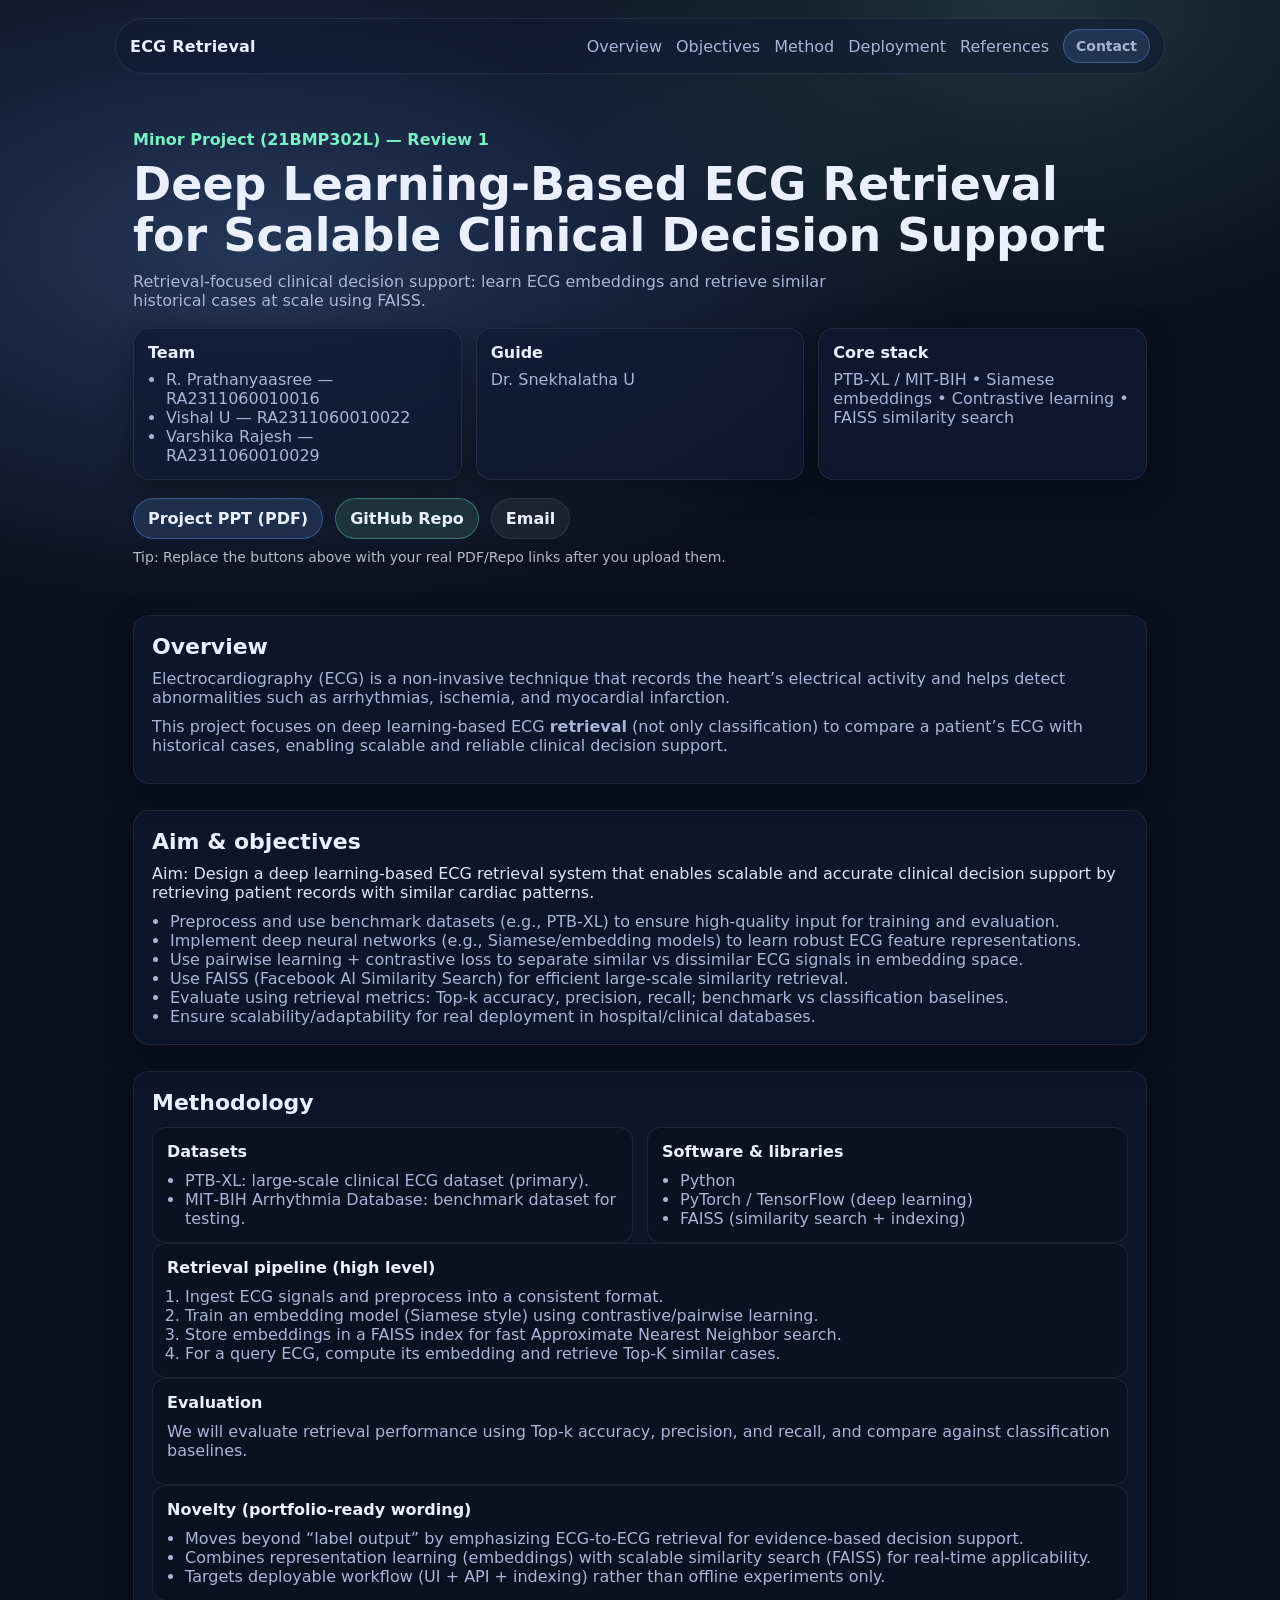
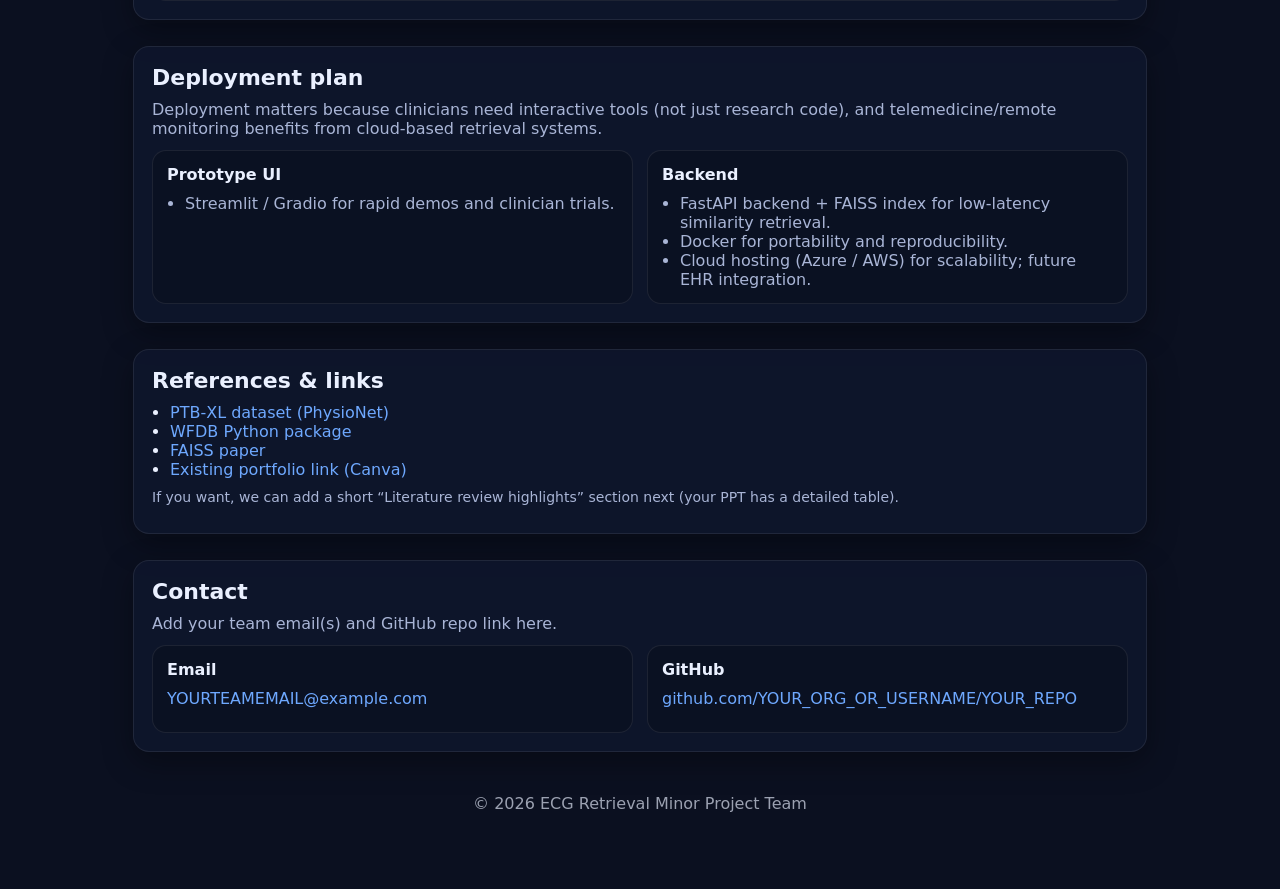
==== ecg-retrieval-portfolio/index.html @ 8b2499b3 "Add files via upload" ====
<!doctype html>
<html lang="en">
<head>
  <meta charset="utf-8" />
  <meta name="viewport" content="width=device-width, initial-scale=1" />
  <title>ECG Retrieval System | Minor Project</title>
  <meta name="description" content="Deep Learning-Based ECG Retrieval for Scalable Clinical Decision Support (PTB-XL, Siamese embeddings, FAISS)." />
  <link rel="stylesheet" href="style.css" />
</head>
<body>
  <header class="header">
    <nav class="nav">
      <a class="brand" href="#top">ECG Retrieval</a>
      <div class="nav-links">
        <a href="#overview">Overview</a>
        <a href="#objectives">Objectives</a>
        <a href="#method">Method</a>
        <a href="#deployment">Deployment</a>
        <a href="#references">References</a>
        <a class="btn small" href="#contact">Contact</a>
      </div>
    </nav>

    <section id="top" class="hero">
      <p class="kicker">Minor Project (21BMP302L) — Review 1</p>
      <h1>Deep Learning‑Based ECG Retrieval for Scalable Clinical Decision Support</h1>
      <p class="sub">
        Retrieval-focused clinical decision support: learn ECG embeddings and retrieve similar historical cases at scale using FAISS.
      </p>

      <div class="cards">
        <div class="card">
          <h3>Team</h3>
          <ul>
            <li>R. Prathanyaasree — RA2311060010016</li>
            <li>Vishal U — RA2311060010022</li>
            <li>Varshika Rajesh — RA2311060010029</li>
          </ul>
        </div>
        <div class="card">
          <h3>Guide</h3>
          <p>Dr. Snekhalatha U</p>
        </div>
        <div class="card">
          <h3>Core stack</h3>
          <p>PTB‑XL / MIT‑BIH • Siamese embeddings • Contrastive learning • FAISS similarity search</p>
        </div>
      </div>

      <div class="cta-row">
        <!-- Replace these links later -->
        <a class="btn" href="#" target="_blank" rel="noreferrer">Project PPT (PDF)</a>
        <a class="btn secondary" href="#" target="_blank" rel="noreferrer">GitHub Repo</a>
        <a class="btn ghost" href="#contact">Email</a>
      </div>

      <p class="note">
        Tip: Replace the buttons above with your real PDF/Repo links after you upload them.
      </p>
    </section>
  </header>

  <main class="container">
    <section id="overview" class="section">
      <h2>Overview</h2>
      <p>
        Electrocardiography (ECG) is a non‑invasive technique that records the heart’s electrical activity and helps detect abnormalities
        such as arrhythmias, ischemia, and myocardial infarction.
      </p>
      <p>
        This project focuses on deep learning‑based ECG <b>retrieval</b> (not only classification) to compare a patient’s ECG with historical cases,
        enabling scalable and reliable clinical decision support.
      </p>
    </section>

    <section id="objectives" class="section">
      <h2>Aim & objectives</h2>
      <p class="lead">
        Aim: Design a deep learning‑based ECG retrieval system that enables scalable and accurate clinical decision support by retrieving
        patient records with similar cardiac patterns.
      </p>
      <ul class="bullets">
        <li>Preprocess and use benchmark datasets (e.g., PTB‑XL) to ensure high‑quality input for training and evaluation.</li>
        <li>Implement deep neural networks (e.g., Siamese/embedding models) to learn robust ECG feature representations.</li>
        <li>Use pairwise learning + contrastive loss to separate similar vs dissimilar ECG signals in embedding space.</li>
        <li>Use FAISS (Facebook AI Similarity Search) for efficient large‑scale similarity retrieval.</li>
        <li>Evaluate using retrieval metrics: Top‑k accuracy, precision, recall; benchmark vs classification baselines.</li>
        <li>Ensure scalability/adaptability for real deployment in hospital/clinical databases.</li>
      </ul>
    </section>

    <section id="method" class="section">
      <h2>Methodology</h2>

      <div class="grid-2">
        <div class="panel">
          <h3>Datasets</h3>
          <ul class="bullets">
            <li>PTB‑XL: large‑scale clinical ECG dataset (primary).</li>
            <li>MIT‑BIH Arrhythmia Database: benchmark dataset for testing.</li>
          </ul>
        </div>

        <div class="panel">
          <h3>Software & libraries</h3>
          <ul class="bullets">
            <li>Python</li>
            <li>PyTorch / TensorFlow (deep learning)</li>
            <li>FAISS (similarity search + indexing)</li>
          </ul>
        </div>
      </div>

      <div class="panel">
        <h3>Retrieval pipeline (high level)</h3>
        <ol class="steps">
          <li>Ingest ECG signals and preprocess into a consistent format.</li>
          <li>Train an embedding model (Siamese style) using contrastive/pairwise learning.</li>
          <li>Store embeddings in a FAISS index for fast Approximate Nearest Neighbor search.</li>
          <li>For a query ECG, compute its embedding and retrieve Top‑K similar cases.</li>
        </ol>
      </div>

      <div class="panel">
        <h3>Evaluation</h3>
        <p>
          We will evaluate retrieval performance using Top‑k accuracy, precision, and recall, and compare against classification baselines.
        </p>
      </div>

      <div class="panel">
        <h3>Novelty (portfolio-ready wording)</h3>
        <ul class="bullets">
          <li>Moves beyond “label output” by emphasizing ECG‑to‑ECG retrieval for evidence-based decision support.</li>
          <li>Combines representation learning (embeddings) with scalable similarity search (FAISS) for real-time applicability.</li>
          <li>Targets deployable workflow (UI + API + indexing) rather than offline experiments only.</li>
        </ul>
      </div>
    </section>

    <section id="deployment" class="section">
      <h2>Deployment plan</h2>
      <p>
        Deployment matters because clinicians need interactive tools (not just research code), and telemedicine/remote monitoring benefits from
        cloud-based retrieval systems.
      </p>

      <div class="grid-2">
        <div class="panel">
          <h3>Prototype UI</h3>
          <ul class="bullets">
            <li>Streamlit / Gradio for rapid demos and clinician trials.</li>
          </ul>
        </div>
        <div class="panel">
          <h3>Backend</h3>
          <ul class="bullets">
            <li>FastAPI backend + FAISS index for low-latency similarity retrieval.</li>
            <li>Docker for portability and reproducibility.</li>
            <li>Cloud hosting (Azure / AWS) for scalability; future EHR integration.</li>
          </ul>
        </div>
      </div>
    </section>

    <section id="references" class="section">
      <h2>References & links</h2>
      <ul class="links">
        <li><a href="https://physionet.org/content/ptb-xl/1.0.3/" target="_blank" rel="noreferrer">PTB‑XL dataset (PhysioNet)</a></li>
        <li><a href="https://pypi.org/project/wfdb/" target="_blank" rel="noreferrer">WFDB Python package</a></li>
        <li><a href="https://arxiv.org/abs/1702.08734" target="_blank" rel="noreferrer">FAISS paper</a></li>
        <li><a href="https://varshikarajeshbmi029vo1.my.canva.site/an-ecg-retrieval-system-using-deep-learning" target="_blank" rel="noreferrer">Existing portfolio link (Canva)</a></li>
      </ul>
      <p class="note">
        If you want, we can add a short “Literature review highlights” section next (your PPT has a detailed table).
      </p>
    </section>

    <section id="contact" class="section">
      <h2>Contact</h2>
      <p>Add your team email(s) and GitHub repo link here.</p>
      <div class="grid-2">
        <div class="panel">
          <h3>Email</h3>
          <p>
            <a href="mailto:YOURTEAMEMAIL@example.com">YOURTEAMEMAIL@example.com</a>
          </p>
        </div>
        <div class="panel">
          <h3>GitHub</h3>
          <p>
            <a href="https://github.com/YOUR_ORG_OR_USERNAME/YOUR_REPO" target="_blank" rel="noreferrer">
              github.com/YOUR_ORG_OR_USERNAME/YOUR_REPO
            </a>
          </p>
        </div>
      </div>
    </section>

    <footer class="footer">
      <p>© 2026 ECG Retrieval Minor Project Team</p>
    </footer>
  </main>
</body>
</html>
---- ecg-retrieval-portfolio/style.css ----
:root{
  --bg:#0b1020;
  --panel:#111a33;
  --muted:#a9b5d6;
  --text:#eaf0ff;
  --brand:#6ea8fe;
  --brand2:#78f0c5;
  --border:rgba(255,255,255,.08);
  --shadow: 0 10px 30px rgba(0,0,0,.35);
  --radius: 16px;
}

*{ box-sizing:border-box; }
html{ scroll-behavior:smooth; }
body{
  margin:0;
  font-family: system-ui, -apple-system, Segoe UI, Roboto, Arial, sans-serif;
  background: radial-gradient(1200px 600px at 20% 10%, rgba(110,168,254,.25), transparent 60%),
              radial-gradient(900px 600px at 80% 0%, rgba(120,240,197,.16), transparent 55%),
              var(--bg);
  color:var(--text);
}

a{ color:var(--brand); text-decoration:none; }
a:hover{ text-decoration:underline; }

.header{ padding: 18px 18px 0; }
.nav{
  max-width: 1050px;
  margin: 0 auto;
  display:flex;
  align-items:center;
  justify-content:space-between;
  gap:14px;
  padding: 10px 14px;
  background: rgba(17,26,51,.55);
  border: 1px solid var(--border);
  border-radius: 999px;
  backdrop-filter: blur(10px);
}
.brand{ font-weight:700; letter-spacing:.2px; color:var(--text); }
.nav-links{ display:flex; gap:14px; flex-wrap:wrap; align-items:center; }
.nav-links a{ color:var(--muted); }
.nav-links a:hover{ color:var(--text); text-decoration:none; }

.hero{
  max-width: 1050px;
  margin: 18px auto 0;
  padding: 38px 18px 10px;
}
.kicker{ color: var(--brand2); margin:0 0 10px; font-weight:600; }
h1{ margin:0; font-size: clamp(30px, 4vw, 46px); line-height:1.1; }
.sub{ color:var(--muted); margin: 12px 0 18px; max-width: 70ch; }

.cards{
  display:grid;
  grid-template-columns: repeat(3, minmax(0,1fr));
  gap:14px;
  margin: 18px 0;
}
.card{
  background: rgba(17,26,51,.75);
  border: 1px solid var(--border);
  border-radius: var(--radius);
  padding: 14px 14px;
  box-shadow: var(--shadow);
}
.card h3{ margin:0 0 8px; font-size: 16px; }
.card p{ margin:0; color:var(--muted); }
.card ul{ margin:0; padding-left:18px; color:var(--muted); }

.cta-row{ display:flex; gap:12px; flex-wrap:wrap; margin: 10px 0 6px; }
.btn{
  display:inline-block;
  padding: 10px 14px;
  border-radius: 999px;
  border: 1px solid rgba(110,168,254,.35);
  background: rgba(110,168,254,.15);
  color: var(--text);
  text-decoration:none;
  font-weight:600;
}
.btn:hover{ text-decoration:none; background: rgba(110,168,254,.22); }
.btn.secondary{
  border-color: rgba(120,240,197,.35);
  background: rgba(120,240,197,.12);
}
.btn.secondary:hover{ background: rgba(120,240,197,.18); }
.btn.ghost{
  border-color: var(--border);
  background: rgba(255,255,255,.06);
}
.btn.small{ padding: 8px 12px; font-size: 14px; }

.container{
  max-width:1050px;
  margin: 0 auto;
  padding: 0 18px 60px;
}
.section{
  margin-top: 26px;
  padding: 18px;
  background: rgba(17,26,51,.55);
  border: 1px solid var(--border);
  border-radius: var(--radius);
  box-shadow: var(--shadow);
}
.section h2{ margin:0 0 10px; font-size: 22px; }
.section p{ margin: 10px 0; color: var(--muted); }
.section .lead{ color: var(--text); opacity:.95; }

.grid-2{
  display:grid;
  grid-template-columns: repeat(2, minmax(0,1fr));
  gap: 14px;
  margin-top: 12px;
}
.panel{
  padding: 14px;
  background: rgba(0,0,0,.18);
  border: 1px solid var(--border);
  border-radius: 14px;
}
.panel h3{ margin:0 0 8px; font-size: 16px; }
.bullets{ margin: 10px 0 0; padding-left: 18px; color: var(--muted); }
.steps{ margin: 10px 0 0; padding-left: 18px; color: var(--muted); }
.links{ margin: 10px 0 0; padding-left: 18px; }

.note{ color: rgba(233,240,255,.75); font-size: 14px; margin-top: 10px; }

.footer{
  text-align:center;
  color: rgba(233,240,255,.65);
  padding: 26px 0 0;
}

@media (max-width: 900px){
  .cards{ grid-template-columns: 1fr; }
  .grid-2{ grid-template-columns: 1fr; }
  .nav{ border-radius: 18px; }
}
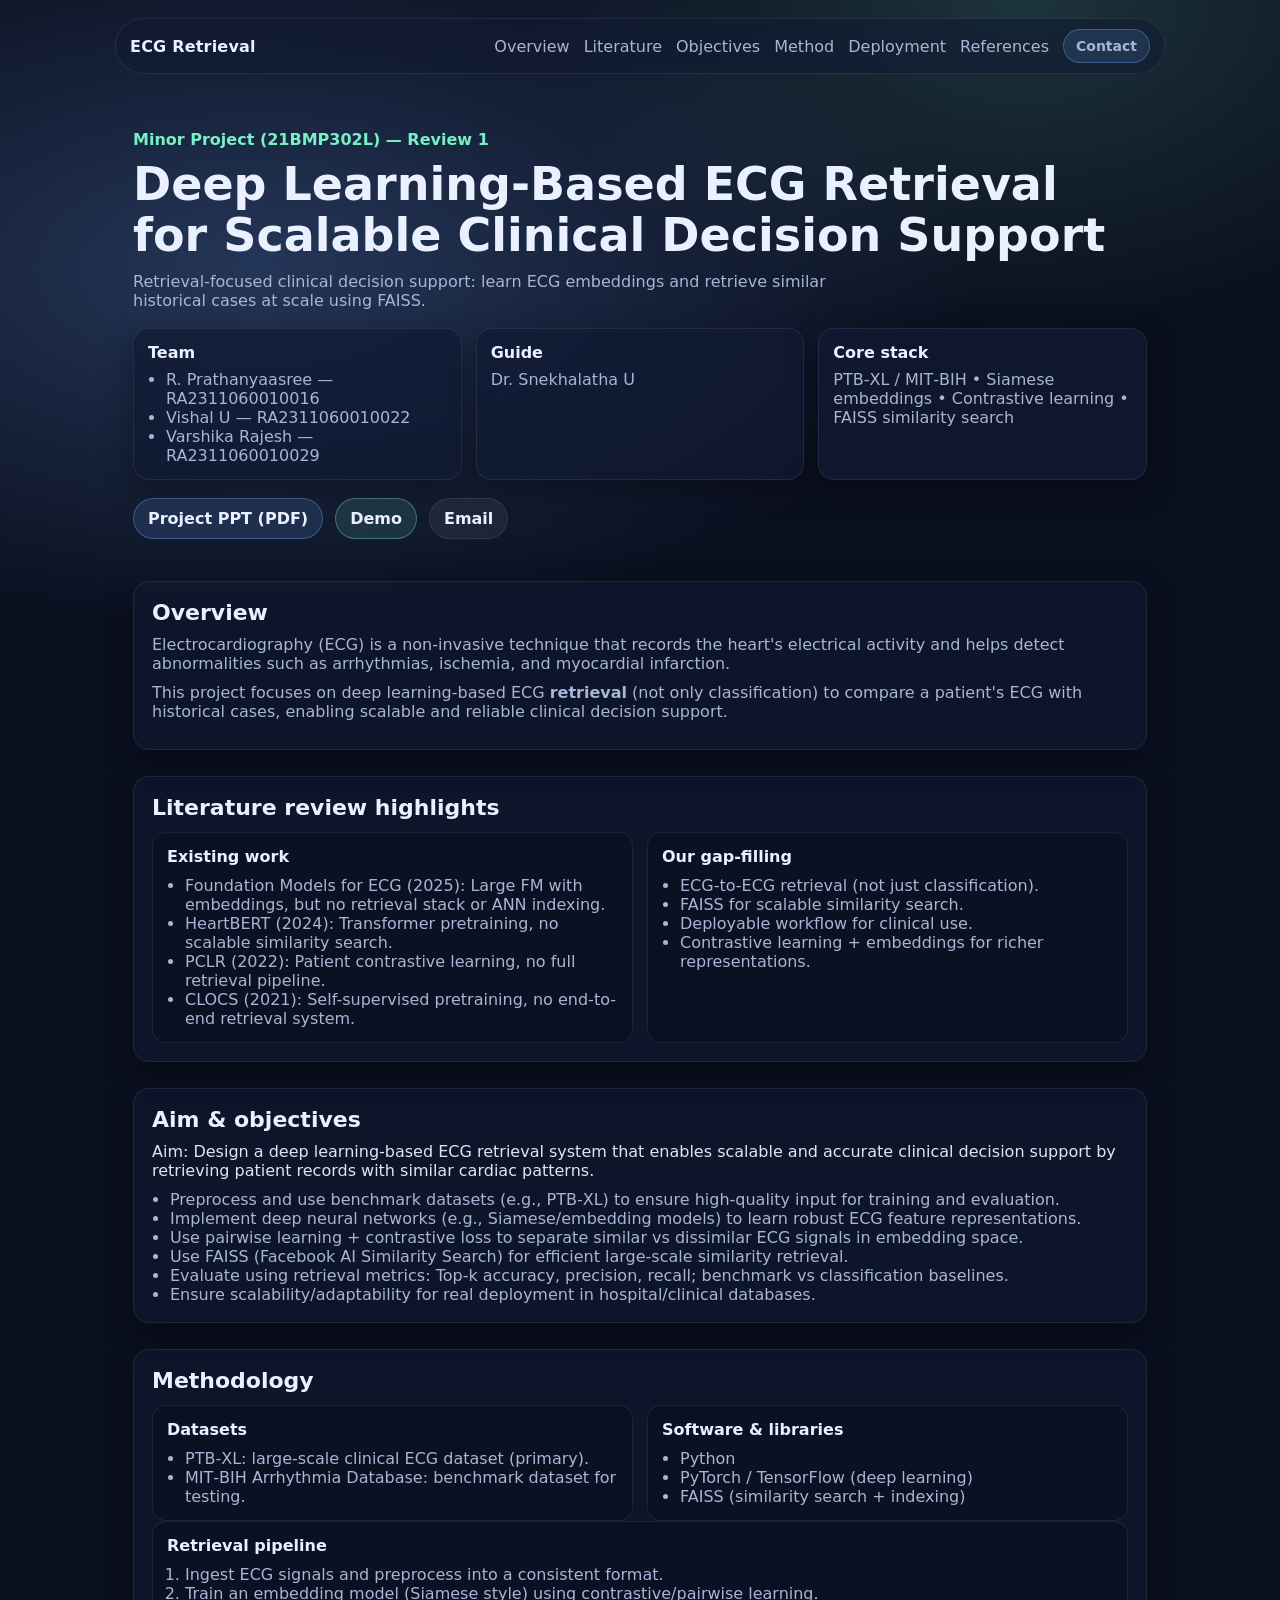
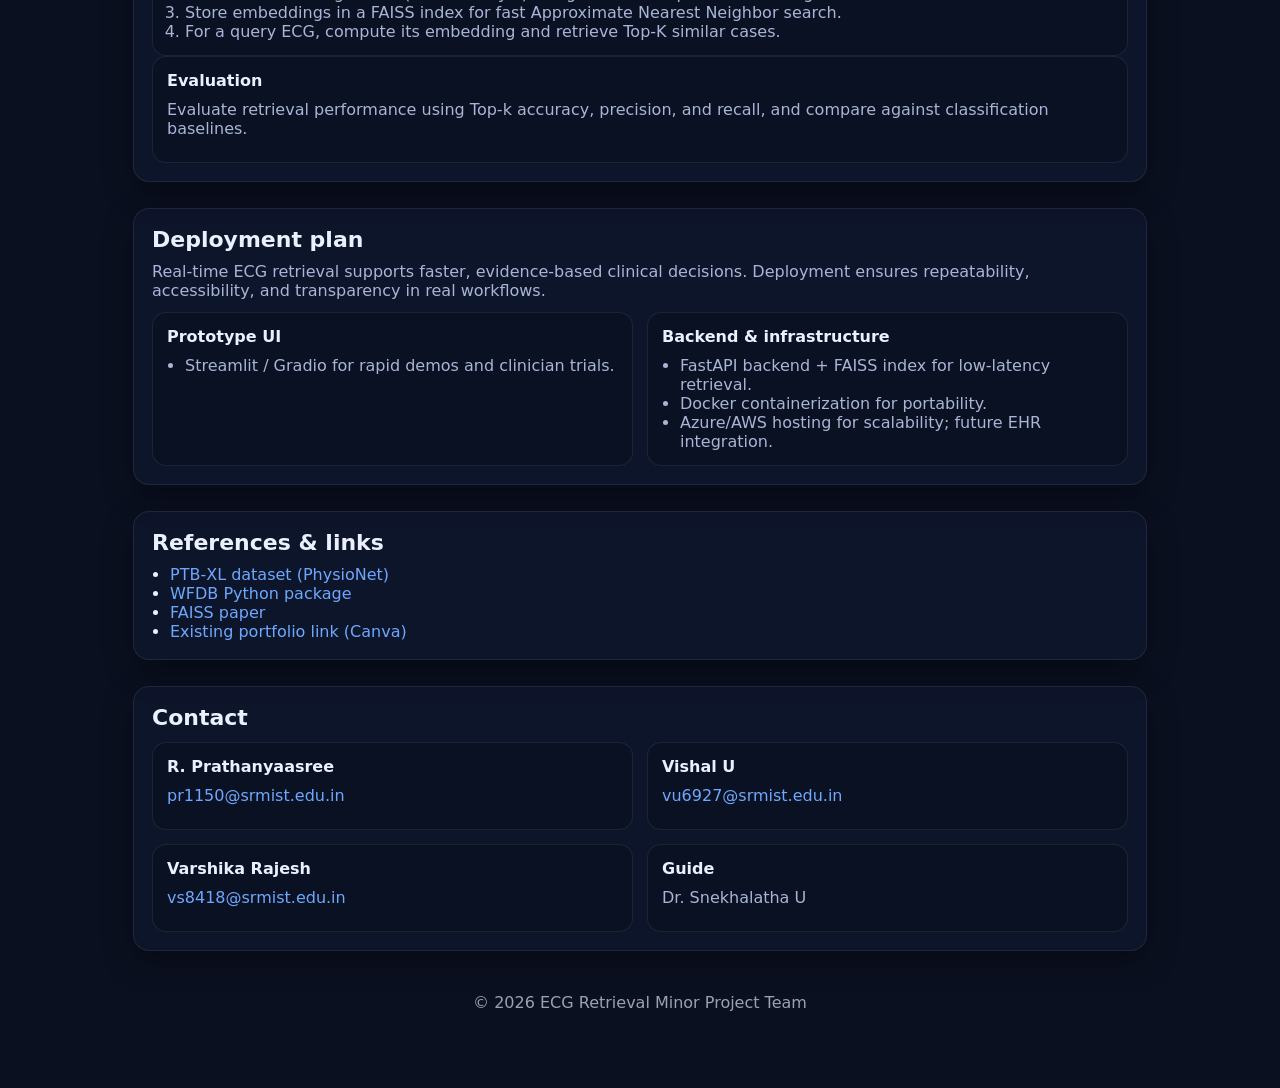
==== commit b2c15c8b: "Update index.html" ====
--- a/ecg-retrieval-portfolio/index.html
+++ b/ecg-retrieval-portfolio/index.html
@@ -13,6 +13,7 @@
       <a class="brand" href="#top">ECG Retrieval</a>
       <div class="nav-links">
         <a href="#overview">Overview</a>
+        <a href="#literature">Literature</a>
         <a href="#objectives">Objectives</a>
         <a href="#method">Method</a>
         <a href="#deployment">Deployment</a>
@@ -48,15 +49,10 @@
       </div>
 
       <div class="cta-row">
-        <!-- Replace these links later -->
         <a class="btn" href="#" target="_blank" rel="noreferrer">Project PPT (PDF)</a>
-        <a class="btn secondary" href="#" target="_blank" rel="noreferrer">GitHub Repo</a>
+        <a class="btn secondary" href="#" target="_blank" rel="noreferrer">Demo</a>
         <a class="btn ghost" href="#contact">Email</a>
       </div>
-
-      <p class="note">
-        Tip: Replace the buttons above with your real PDF/Repo links after you upload them.
-      </p>
     </section>
   </header>
 
@@ -64,13 +60,37 @@
     <section id="overview" class="section">
       <h2>Overview</h2>
       <p>
-        Electrocardiography (ECG) is a non‑invasive technique that records the heart’s electrical activity and helps detect abnormalities
+        Electrocardiography (ECG) is a non‑invasive technique that records the heart's electrical activity and helps detect abnormalities
         such as arrhythmias, ischemia, and myocardial infarction.
       </p>
       <p>
-        This project focuses on deep learning‑based ECG <b>retrieval</b> (not only classification) to compare a patient’s ECG with historical cases,
+        This project focuses on deep learning‑based ECG <b>retrieval</b> (not only classification) to compare a patient's ECG with historical cases,
         enabling scalable and reliable clinical decision support.
       </p>
+    </section>
+
+    <section id="literature" class="section">
+      <h2>Literature review highlights</h2>
+      <div class="grid-2">
+        <div class="panel">
+          <h3>Existing work</h3>
+          <ul class="bullets">
+            <li>Foundation Models for ECG (2025): Large FM with embeddings, but no retrieval stack or ANN indexing.</li>
+            <li>HeartBERT (2024): Transformer pretraining, no scalable similarity search.</li>
+            <li>PCLR (2022): Patient contrastive learning, no full retrieval pipeline.</li>
+            <li>CLOCS (2021): Self-supervised pretraining, no end-to-end retrieval system.</li>
+          </ul>
+        </div>
+        <div class="panel">
+          <h3>Our gap-filling</h3>
+          <ul class="bullets">
+            <li>ECG-to-ECG retrieval (not just classification).</li>
+            <li>FAISS for scalable similarity search.</li>
+            <li>Deployable workflow for clinical use.</li>
+            <li>Contrastive learning + embeddings for richer representations.</li>
+          </ul>
+        </div>
+      </div>
     </section>
 
     <section id="objectives" class="section">
@@ -112,7 +132,7 @@
       </div>
 
       <div class="panel">
-        <h3>Retrieval pipeline (high level)</h3>
+        <h3>Retrieval pipeline</h3>
         <ol class="steps">
           <li>Ingest ECG signals and preprocess into a consistent format.</li>
           <li>Train an embedding model (Siamese style) using contrastive/pairwise learning.</li>
@@ -124,25 +144,16 @@
       <div class="panel">
         <h3>Evaluation</h3>
         <p>
-          We will evaluate retrieval performance using Top‑k accuracy, precision, and recall, and compare against classification baselines.
+          Evaluate retrieval performance using Top‑k accuracy, precision, and recall, and compare against classification baselines.
         </p>
-      </div>
-
-      <div class="panel">
-        <h3>Novelty (portfolio-ready wording)</h3>
-        <ul class="bullets">
-          <li>Moves beyond “label output” by emphasizing ECG‑to‑ECG retrieval for evidence-based decision support.</li>
-          <li>Combines representation learning (embeddings) with scalable similarity search (FAISS) for real-time applicability.</li>
-          <li>Targets deployable workflow (UI + API + indexing) rather than offline experiments only.</li>
-        </ul>
       </div>
     </section>
 
     <section id="deployment" class="section">
       <h2>Deployment plan</h2>
       <p>
-        Deployment matters because clinicians need interactive tools (not just research code), and telemedicine/remote monitoring benefits from
-        cloud-based retrieval systems.
+        Real-time ECG retrieval supports faster, evidence-based clinical decisions. Deployment ensures repeatability, accessibility,
+        and transparency in real workflows.
       </p>
 
       <div class="grid-2">
@@ -153,11 +164,11 @@
           </ul>
         </div>
         <div class="panel">
-          <h3>Backend</h3>
-          <ul class="bullets">
-            <li>FastAPI backend + FAISS index for low-latency similarity retrieval.</li>
-            <li>Docker for portability and reproducibility.</li>
-            <li>Cloud hosting (Azure / AWS) for scalability; future EHR integration.</li>
+          <h3>Backend & infrastructure</h3>
+          <ul class="bullets">
+            <li>FastAPI backend + FAISS index for low-latency retrieval.</li>
+            <li>Docker containerization for portability.</li>
+            <li>Azure/AWS hosting for scalability; future EHR integration.</li>
           </ul>
         </div>
       </div>
@@ -171,28 +182,26 @@
         <li><a href="https://arxiv.org/abs/1702.08734" target="_blank" rel="noreferrer">FAISS paper</a></li>
         <li><a href="https://varshikarajeshbmi029vo1.my.canva.site/an-ecg-retrieval-system-using-deep-learning" target="_blank" rel="noreferrer">Existing portfolio link (Canva)</a></li>
       </ul>
-      <p class="note">
-        If you want, we can add a short “Literature review highlights” section next (your PPT has a detailed table).
-      </p>
     </section>
 
     <section id="contact" class="section">
       <h2>Contact</h2>
-      <p>Add your team email(s) and GitHub repo link here.</p>
-      <div class="grid-2">
-        <div class="panel">
-          <h3>Email</h3>
-          <p>
-            <a href="mailto:YOURTEAMEMAIL@example.com">YOURTEAMEMAIL@example.com</a>
-          </p>
-        </div>
-        <div class="panel">
-          <h3>GitHub</h3>
-          <p>
-            <a href="https://github.com/YOUR_ORG_OR_USERNAME/YOUR_REPO" target="_blank" rel="noreferrer">
-              github.com/YOUR_ORG_OR_USERNAME/YOUR_REPO
-            </a>
-          </p>
+      <div class="grid-2">
+        <div class="panel">
+          <h3>R. Prathanyaasree</h3>
+          <p><a href="mailto:pr1150@srmist.edu.in">pr1150@srmist.edu.in</a></p>
+        </div>
+        <div class="panel">
+          <h3>Vishal U</h3>
+          <p><a href="mailto:vu6927@srmist.edu.in">vu6927@srmist.edu.in</a></p>
+        </div>
+        <div class="panel">
+          <h3>Varshika Rajesh</h3>
+          <p><a href="mailto:vs8418@srmist.edu.in">vs8418@srmist.edu.in</a></p>
+        </div>
+        <div class="panel">
+          <h3>Guide</h3>
+          <p>Dr. Snekhalatha U</p>
         </div>
       </div>
     </section>
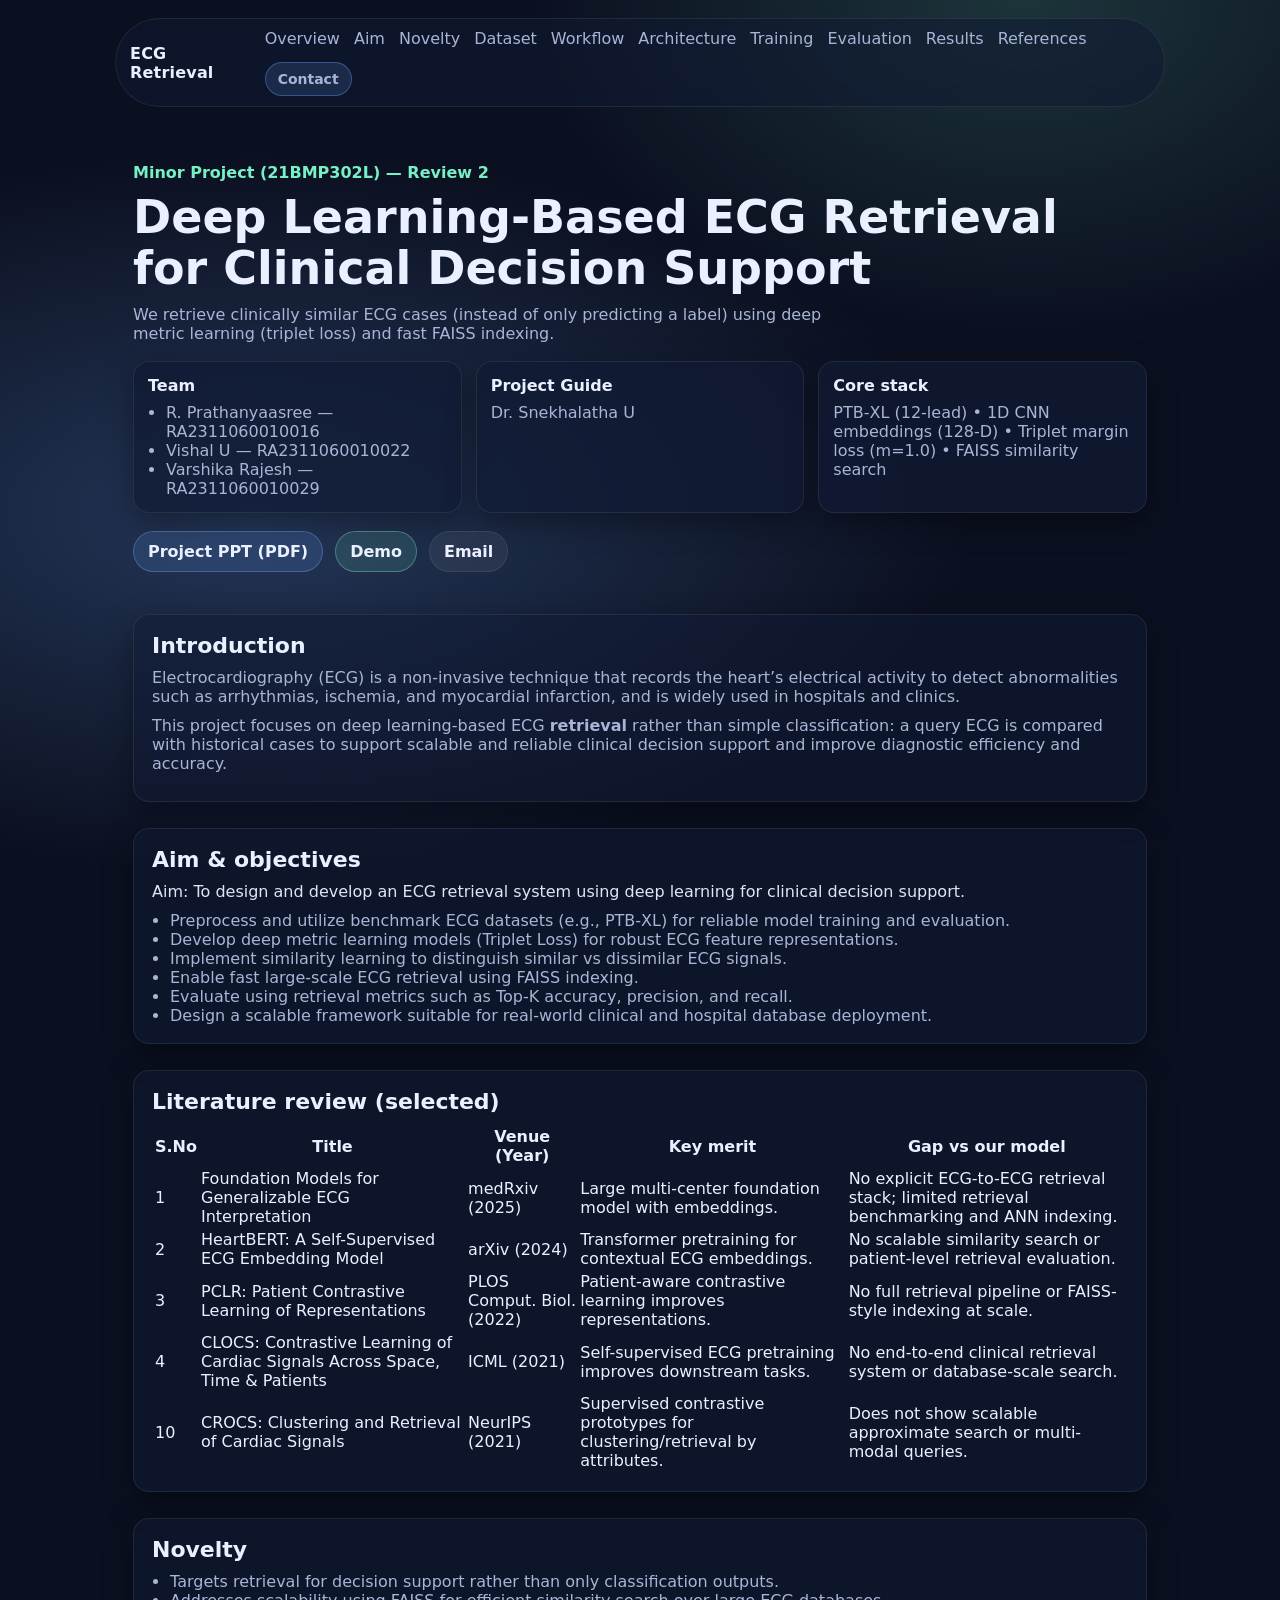
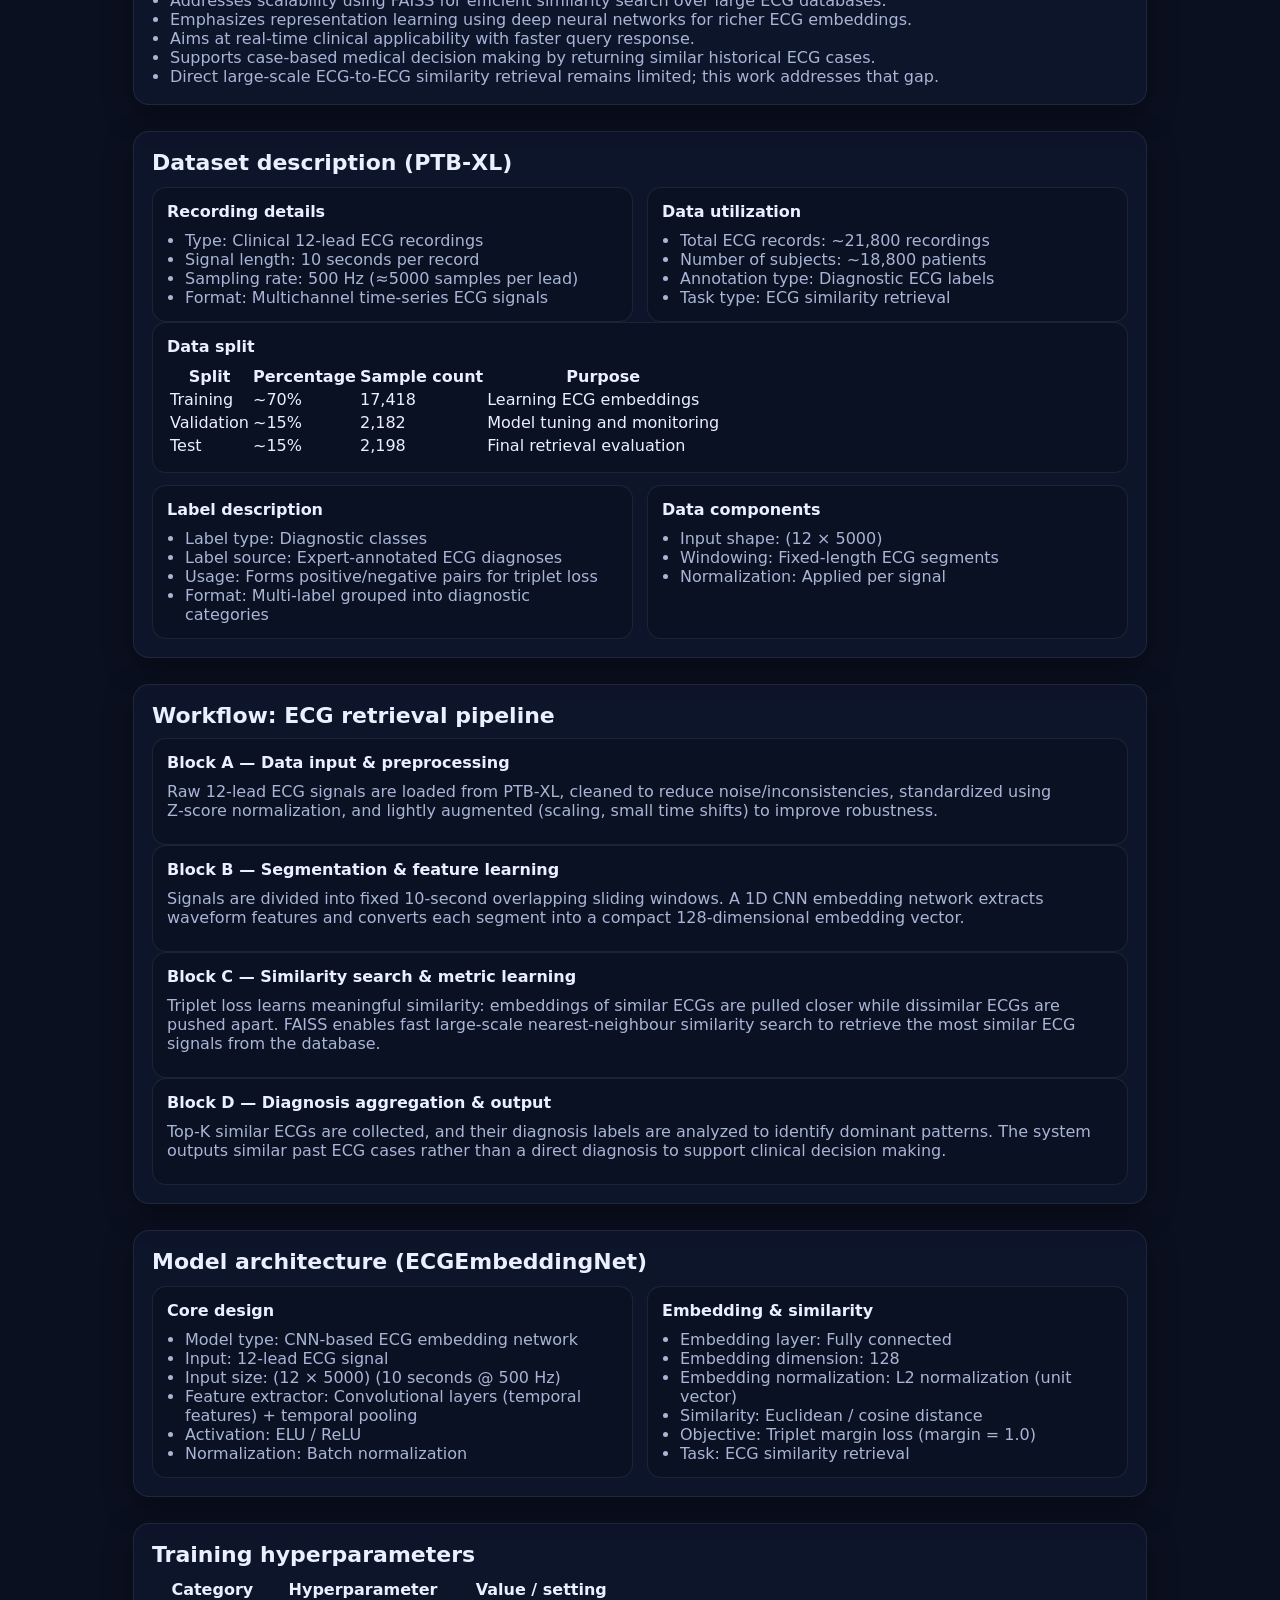
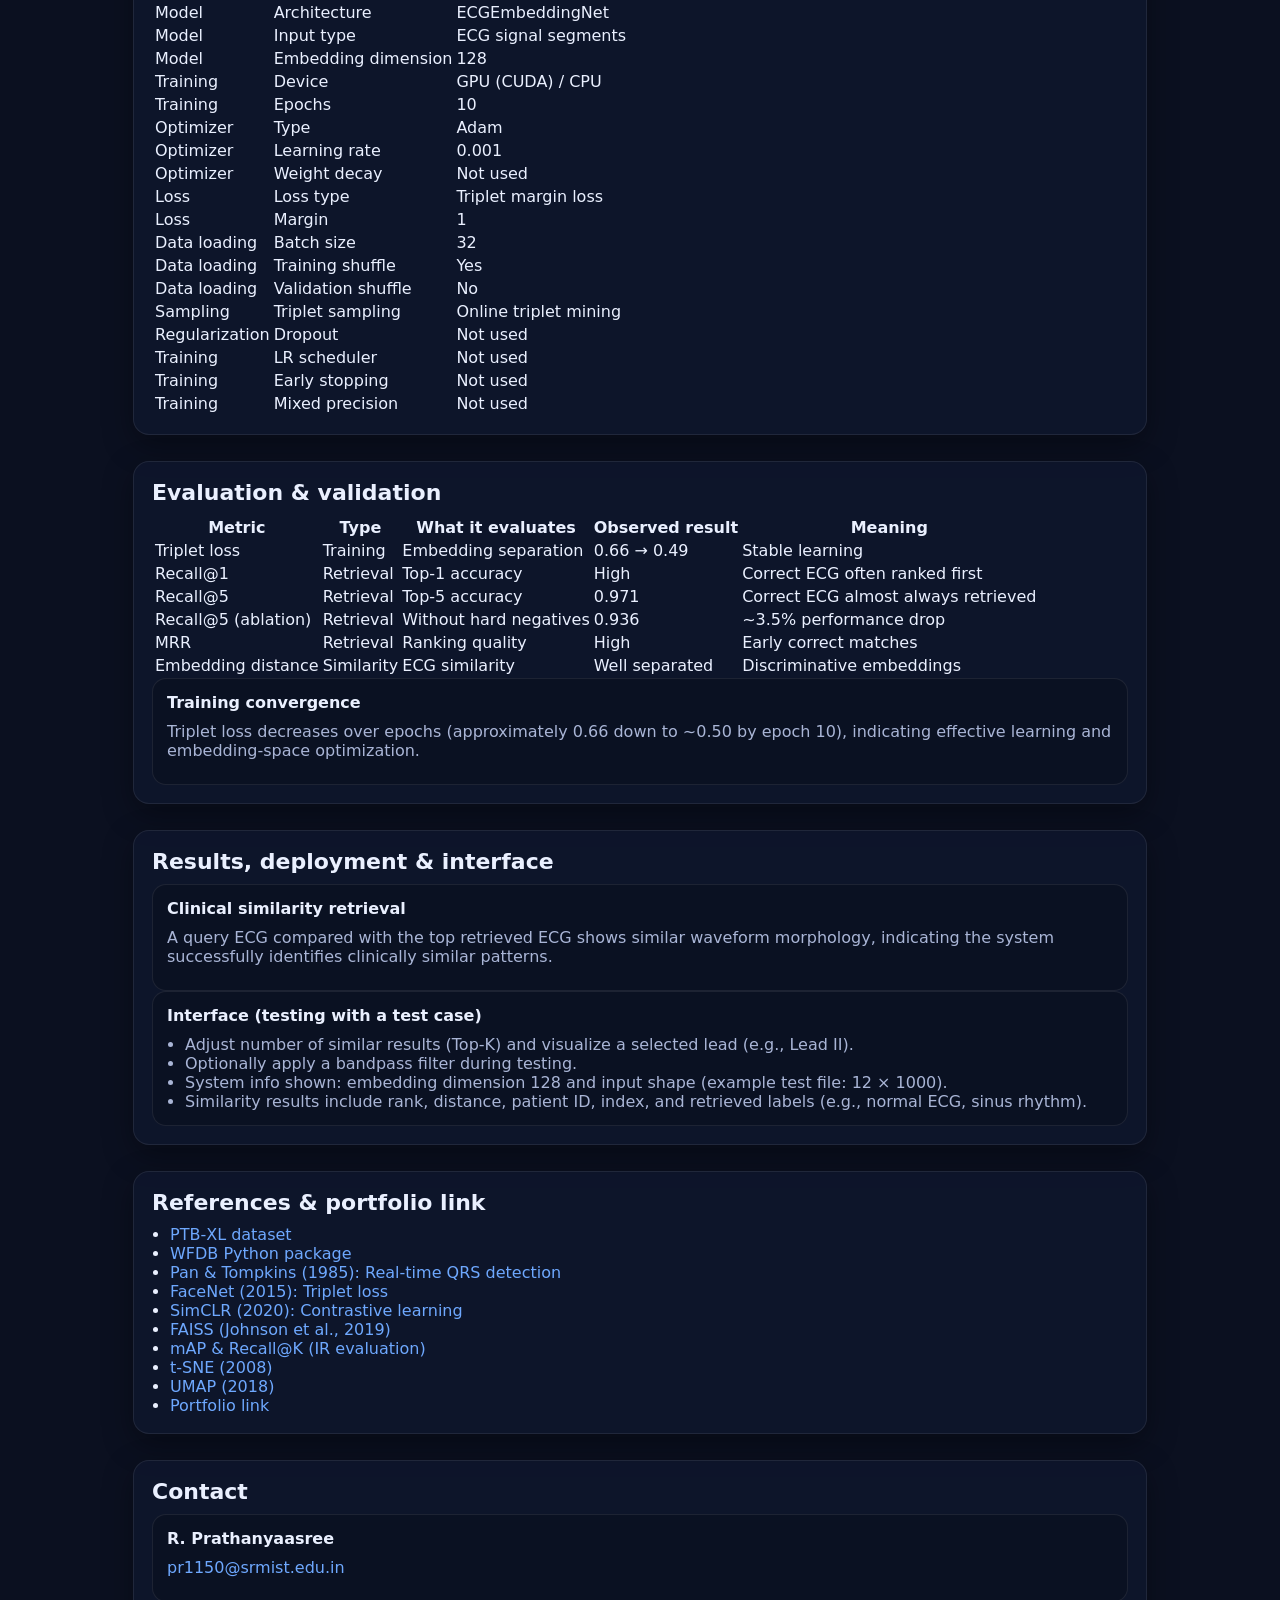
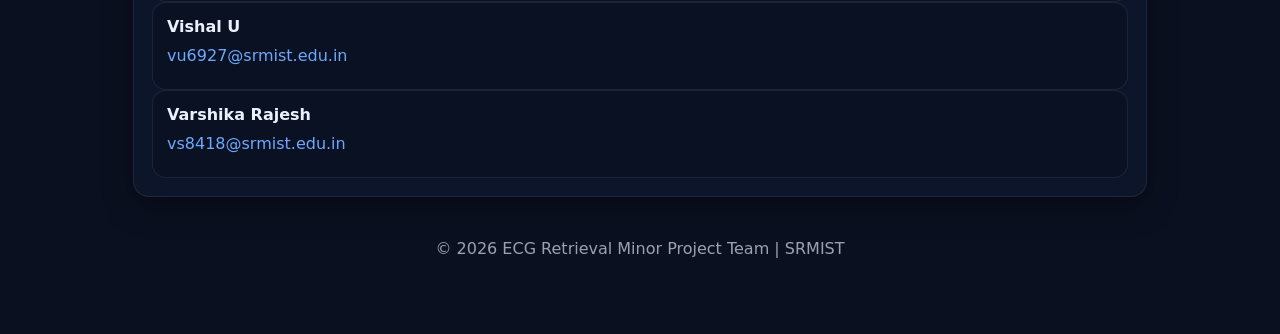
==== commit 349dbf64: "Revise index.html for project update and enhancements Updated the index.html file to reflect changes" ====
--- a/ecg-retrieval-portfolio/index.html
+++ b/ecg-retrieval-portfolio/index.html
@@ -3,30 +3,35 @@
 <head>
   <meta charset="utf-8" />
   <meta name="viewport" content="width=device-width, initial-scale=1" />
-  <title>ECG Retrieval System | Minor Project</title>
-  <meta name="description" content="Deep Learning-Based ECG Retrieval for Scalable Clinical Decision Support (PTB-XL, Siamese embeddings, FAISS)." />
+  <title>ECG Retrieval | Minor Project (21BMP302L)</title>
+  <meta name="description" content="Deep Learning-Based ECG Retrieval for Clinical Decision Support using PTB-XL, CNN embeddings, triplet loss, and FAISS." />
   <link rel="stylesheet" href="style.css" />
 </head>
+
 <body>
   <header class="header">
     <nav class="nav">
       <a class="brand" href="#top">ECG Retrieval</a>
       <div class="nav-links">
         <a href="#overview">Overview</a>
-        <a href="#literature">Literature</a>
-        <a href="#objectives">Objectives</a>
-        <a href="#method">Method</a>
-        <a href="#deployment">Deployment</a>
+        <a href="#objectives">Aim</a>
+        <a href="#novelty">Novelty</a>
+        <a href="#dataset">Dataset</a>
+        <a href="#workflow">Workflow</a>
+        <a href="#architecture">Architecture</a>
+        <a href="#training">Training</a>
+        <a href="#evaluation">Evaluation</a>
+        <a href="#results">Results</a>
         <a href="#references">References</a>
         <a class="btn small" href="#contact">Contact</a>
       </div>
     </nav>
 
     <section id="top" class="hero">
-      <p class="kicker">Minor Project (21BMP302L) — Review 1</p>
-      <h1>Deep Learning‑Based ECG Retrieval for Scalable Clinical Decision Support</h1>
+      <p class="kicker">Minor Project (21BMP302L) — Review 2</p>
+      <h1>Deep Learning‑Based ECG Retrieval for Clinical Decision Support</h1>
       <p class="sub">
-        Retrieval-focused clinical decision support: learn ECG embeddings and retrieve similar historical cases at scale using FAISS.
+        We retrieve clinically similar ECG cases (instead of only predicting a label) using deep metric learning (triplet loss) and fast FAISS indexing.
       </p>
 
       <div class="cards">
@@ -39,12 +44,12 @@
           </ul>
         </div>
         <div class="card">
-          <h3>Guide</h3>
+          <h3>Project Guide</h3>
           <p>Dr. Snekhalatha U</p>
         </div>
         <div class="card">
           <h3>Core stack</h3>
-          <p>PTB‑XL / MIT‑BIH • Siamese embeddings • Contrastive learning • FAISS similarity search</p>
+          <p>PTB‑XL (12‑lead) • 1D CNN embeddings (128‑D) • Triplet margin loss (m=1.0) • FAISS similarity search</p>
         </div>
       </div>
 
@@ -57,136 +62,357 @@
   </header>
 
   <main class="container">
+
     <section id="overview" class="section">
-      <h2>Overview</h2>
+      <h2>Introduction</h2>
       <p>
-        Electrocardiography (ECG) is a non‑invasive technique that records the heart's electrical activity and helps detect abnormalities
-        such as arrhythmias, ischemia, and myocardial infarction.
+        Electrocardiography (ECG) is a non-invasive technique that records the heart’s electrical activity to detect abnormalities such as
+        arrhythmias, ischemia, and myocardial infarction, and is widely used in hospitals and clinics.
       </p>
       <p>
-        This project focuses on deep learning‑based ECG <b>retrieval</b> (not only classification) to compare a patient's ECG with historical cases,
-        enabling scalable and reliable clinical decision support.
+        This project focuses on deep learning-based ECG <b>retrieval</b> rather than simple classification: a query ECG is compared with historical
+        cases to support scalable and reliable clinical decision support and improve diagnostic efficiency and accuracy.
       </p>
-    </section>
-
-    <section id="literature" class="section">
-      <h2>Literature review highlights</h2>
-      <div class="grid-2">
-        <div class="panel">
-          <h3>Existing work</h3>
-          <ul class="bullets">
-            <li>Foundation Models for ECG (2025): Large FM with embeddings, but no retrieval stack or ANN indexing.</li>
-            <li>HeartBERT (2024): Transformer pretraining, no scalable similarity search.</li>
-            <li>PCLR (2022): Patient contrastive learning, no full retrieval pipeline.</li>
-            <li>CLOCS (2021): Self-supervised pretraining, no end-to-end retrieval system.</li>
-          </ul>
-        </div>
-        <div class="panel">
-          <h3>Our gap-filling</h3>
-          <ul class="bullets">
-            <li>ECG-to-ECG retrieval (not just classification).</li>
-            <li>FAISS for scalable similarity search.</li>
-            <li>Deployable workflow for clinical use.</li>
-            <li>Contrastive learning + embeddings for richer representations.</li>
-          </ul>
-        </div>
-      </div>
     </section>
 
     <section id="objectives" class="section">
       <h2>Aim & objectives</h2>
       <p class="lead">
-        Aim: Design a deep learning‑based ECG retrieval system that enables scalable and accurate clinical decision support by retrieving
-        patient records with similar cardiac patterns.
+        Aim: To design and develop an ECG retrieval system using deep learning for clinical decision support.
       </p>
       <ul class="bullets">
-        <li>Preprocess and use benchmark datasets (e.g., PTB‑XL) to ensure high‑quality input for training and evaluation.</li>
-        <li>Implement deep neural networks (e.g., Siamese/embedding models) to learn robust ECG feature representations.</li>
-        <li>Use pairwise learning + contrastive loss to separate similar vs dissimilar ECG signals in embedding space.</li>
-        <li>Use FAISS (Facebook AI Similarity Search) for efficient large‑scale similarity retrieval.</li>
-        <li>Evaluate using retrieval metrics: Top‑k accuracy, precision, recall; benchmark vs classification baselines.</li>
-        <li>Ensure scalability/adaptability for real deployment in hospital/clinical databases.</li>
+        <li>Preprocess and utilize benchmark ECG datasets (e.g., PTB‑XL) for reliable model training and evaluation.</li>
+        <li>Develop deep metric learning models (Triplet Loss) for robust ECG feature representations.</li>
+        <li>Implement similarity learning to distinguish similar vs dissimilar ECG signals.</li>
+        <li>Enable fast large-scale ECG retrieval using FAISS indexing.</li>
+        <li>Evaluate using retrieval metrics such as Top‑K accuracy, precision, and recall.</li>
+        <li>Design a scalable framework suitable for real-world clinical and hospital database deployment.</li>
       </ul>
     </section>
 
-    <section id="method" class="section">
-      <h2>Methodology</h2>
+    <section id="literature" class="section">
+      <h2>Literature review (selected)</h2>
+      <table class="lit-table">
+        <thead>
+          <tr>
+            <th>S.No</th>
+            <th>Title</th>
+            <th>Venue (Year)</th>
+            <th>Key merit</th>
+            <th>Gap vs our model</th>
+          </tr>
+        </thead>
+        <tbody>
+          <tr>
+            <td>1</td>
+            <td>Foundation Models for Generalizable ECG Interpretation</td>
+            <td>medRxiv (2025)</td>
+            <td>Large multi-center foundation model with embeddings.</td>
+            <td>No explicit ECG-to-ECG retrieval stack; limited retrieval benchmarking and ANN indexing.</td>
+          </tr>
+          <tr>
+            <td>2</td>
+            <td>HeartBERT: A Self-Supervised ECG Embedding Model</td>
+            <td>arXiv (2024)</td>
+            <td>Transformer pretraining for contextual ECG embeddings.</td>
+            <td>No scalable similarity search or patient-level retrieval evaluation.</td>
+          </tr>
+          <tr>
+            <td>3</td>
+            <td>PCLR: Patient Contrastive Learning of Representations</td>
+            <td>PLOS Comput. Biol. (2022)</td>
+            <td>Patient-aware contrastive learning improves representations.</td>
+            <td>No full retrieval pipeline or FAISS-style indexing at scale.</td>
+          </tr>
+          <tr>
+            <td>4</td>
+            <td>CLOCS: Contrastive Learning of Cardiac Signals Across Space, Time & Patients</td>
+            <td>ICML (2021)</td>
+            <td>Self-supervised ECG pretraining improves downstream tasks.</td>
+            <td>No end-to-end clinical retrieval system or database-scale search.</td>
+          </tr>
+          <tr>
+            <td>10</td>
+            <td>CROCS: Clustering and Retrieval of Cardiac Signals</td>
+            <td>NeurIPS (2021)</td>
+            <td>Supervised contrastive prototypes for clustering/retrieval by attributes.</td>
+            <td>Does not show scalable approximate search or multi-modal queries.</td>
+          </tr>
+        </tbody>
+      </table>
+    </section>
+
+    <section id="novelty" class="section">
+      <h2>Novelty</h2>
+      <ul class="bullets">
+        <li>Targets retrieval for decision support rather than only classification outputs.</li>
+        <li>Addresses scalability using FAISS for efficient similarity search over large ECG databases.</li>
+        <li>Emphasizes representation learning using deep neural networks for richer ECG embeddings.</li>
+        <li>Aims at real-time clinical applicability with faster query response.</li>
+        <li>Supports case-based medical decision making by returning similar historical ECG cases.</li>
+        <li>Direct large-scale ECG-to-ECG similarity retrieval remains limited; this work addresses that gap.</li>
+      </ul>
+    </section>
+
+    <section id="dataset" class="section">
+      <h2>Dataset description (PTB‑XL)</h2>
 
       <div class="grid-2">
         <div class="panel">
-          <h3>Datasets</h3>
-          <ul class="bullets">
-            <li>PTB‑XL: large‑scale clinical ECG dataset (primary).</li>
-            <li>MIT‑BIH Arrhythmia Database: benchmark dataset for testing.</li>
-          </ul>
-        </div>
-
-        <div class="panel">
-          <h3>Software & libraries</h3>
-          <ul class="bullets">
-            <li>Python</li>
-            <li>PyTorch / TensorFlow (deep learning)</li>
-            <li>FAISS (similarity search + indexing)</li>
-          </ul>
-        </div>
-      </div>
-
-      <div class="panel">
-        <h3>Retrieval pipeline</h3>
-        <ol class="steps">
-          <li>Ingest ECG signals and preprocess into a consistent format.</li>
-          <li>Train an embedding model (Siamese style) using contrastive/pairwise learning.</li>
-          <li>Store embeddings in a FAISS index for fast Approximate Nearest Neighbor search.</li>
-          <li>For a query ECG, compute its embedding and retrieve Top‑K similar cases.</li>
-        </ol>
-      </div>
-
-      <div class="panel">
-        <h3>Evaluation</h3>
-        <p>
-          Evaluate retrieval performance using Top‑k accuracy, precision, and recall, and compare against classification baselines.
-        </p>
-      </div>
-    </section>
-
-    <section id="deployment" class="section">
-      <h2>Deployment plan</h2>
-      <p>
-        Real-time ECG retrieval supports faster, evidence-based clinical decisions. Deployment ensures repeatability, accessibility,
-        and transparency in real workflows.
-      </p>
+          <h3>Recording details</h3>
+          <ul class="bullets">
+            <li>Type: Clinical 12‑lead ECG recordings</li>
+            <li>Signal length: 10 seconds per record</li>
+            <li>Sampling rate: 500 Hz (≈5000 samples per lead)</li>
+            <li>Format: Multichannel time-series ECG signals</li>
+          </ul>
+        </div>
+
+        <div class="panel">
+          <h3>Data utilization</h3>
+          <ul class="bullets">
+            <li>Total ECG records: ~21,800 recordings</li>
+            <li>Number of subjects: ~18,800 patients</li>
+            <li>Annotation type: Diagnostic ECG labels</li>
+            <li>Task type: ECG similarity retrieval</li>
+          </ul>
+        </div>
+      </div>
+
+      <div class="panel">
+        <h3>Data split</h3>
+        <table class="timeline-table">
+          <thead>
+            <tr><th>Split</th><th>Percentage</th><th>Sample count</th><th>Purpose</th></tr>
+          </thead>
+          <tbody>
+            <tr><td>Training</td><td>~70%</td><td>17,418</td><td>Learning ECG embeddings</td></tr>
+            <tr><td>Validation</td><td>~15%</td><td>2,182</td><td>Model tuning and monitoring</td></tr>
+            <tr><td>Test</td><td>~15%</td><td>2,198</td><td>Final retrieval evaluation</td></tr>
+          </tbody>
+        </table>
+      </div>
 
       <div class="grid-2">
         <div class="panel">
-          <h3>Prototype UI</h3>
-          <ul class="bullets">
-            <li>Streamlit / Gradio for rapid demos and clinician trials.</li>
-          </ul>
-        </div>
-        <div class="panel">
-          <h3>Backend & infrastructure</h3>
-          <ul class="bullets">
-            <li>FastAPI backend + FAISS index for low-latency retrieval.</li>
-            <li>Docker containerization for portability.</li>
-            <li>Azure/AWS hosting for scalability; future EHR integration.</li>
-          </ul>
-        </div>
+          <h3>Label description</h3>
+          <ul class="bullets">
+            <li>Label type: Diagnostic classes</li>
+            <li>Label source: Expert-annotated ECG diagnoses</li>
+            <li>Usage: Forms positive/negative pairs for triplet loss</li>
+            <li>Format: Multi-label grouped into diagnostic categories</li>
+          </ul>
+        </div>
+        <div class="panel">
+          <h3>Data components</h3>
+          <ul class="bullets">
+            <li>Input shape: (12 × 5000)</li>
+            <li>Windowing: Fixed-length ECG segments</li>
+            <li>Normalization: Applied per signal</li>
+          </ul>
+        </div>
+      </div>
+    </section>
+
+    <section id="workflow" class="section">
+      <h2>Workflow: ECG retrieval pipeline</h2>
+
+      <div class="panel">
+        <h3>Block A — Data input & preprocessing</h3>
+        <p>
+          Raw 12‑lead ECG signals are loaded from PTB‑XL, cleaned to reduce noise/inconsistencies, standardized using Z‑score normalization,
+          and lightly augmented (scaling, small time shifts) to improve robustness.
+        </p>
+      </div>
+
+      <div class="panel">
+        <h3>Block B — Segmentation & feature learning</h3>
+        <p>
+          Signals are divided into fixed 10‑second overlapping sliding windows. A 1D CNN embedding network extracts waveform features and
+          converts each segment into a compact 128‑dimensional embedding vector.
+        </p>
+      </div>
+
+      <div class="panel">
+        <h3>Block C — Similarity search & metric learning</h3>
+        <p>
+          Triplet loss learns meaningful similarity: embeddings of similar ECGs are pulled closer while dissimilar ECGs are pushed apart.
+          FAISS enables fast large-scale nearest-neighbour similarity search to retrieve the most similar ECG signals from the database.
+        </p>
+      </div>
+
+      <div class="panel">
+        <h3>Block D — Diagnosis aggregation & output</h3>
+        <p>
+          Top‑K similar ECGs are collected, and their diagnosis labels are analyzed to identify dominant patterns. The system outputs similar
+          past ECG cases rather than a direct diagnosis to support clinical decision making.
+        </p>
+      </div>
+    </section>
+
+    <section id="architecture" class="section">
+      <h2>Model architecture (ECGEmbeddingNet)</h2>
+
+      <div class="grid-2">
+        <div class="panel">
+          <h3>Core design</h3>
+          <ul class="bullets">
+            <li>Model type: CNN-based ECG embedding network</li>
+            <li>Input: 12‑lead ECG signal</li>
+            <li>Input size: (12 × 5000) (10 seconds @ 500 Hz)</li>
+            <li>Feature extractor: Convolutional layers (temporal features) + temporal pooling</li>
+            <li>Activation: ELU / ReLU</li>
+            <li>Normalization: Batch normalization</li>
+          </ul>
+        </div>
+        <div class="panel">
+          <h3>Embedding & similarity</h3>
+          <ul class="bullets">
+            <li>Embedding layer: Fully connected</li>
+            <li>Embedding dimension: 128</li>
+            <li>Embedding normalization: L2 normalization (unit vector)</li>
+            <li>Similarity: Euclidean / cosine distance</li>
+            <li>Objective: Triplet margin loss (margin = 1.0)</li>
+            <li>Task: ECG similarity retrieval</li>
+          </ul>
+        </div>
+      </div>
+    </section>
+
+    <section id="training" class="section">
+      <h2>Training hyperparameters</h2>
+      <table class="timeline-table">
+        <thead>
+          <tr><th>Category</th><th>Hyperparameter</th><th>Value / setting</th></tr>
+        </thead>
+        <tbody>
+          <tr><td>Model</td><td>Architecture</td><td>ECGEmbeddingNet</td></tr>
+          <tr><td>Model</td><td>Input type</td><td>ECG signal segments</td></tr>
+          <tr><td>Model</td><td>Embedding dimension</td><td>128</td></tr>
+          <tr><td>Training</td><td>Device</td><td>GPU (CUDA) / CPU</td></tr>
+          <tr><td>Training</td><td>Epochs</td><td>10</td></tr>
+          <tr><td>Optimizer</td><td>Type</td><td>Adam</td></tr>
+          <tr><td>Optimizer</td><td>Learning rate</td><td>0.001</td></tr>
+          <tr><td>Optimizer</td><td>Weight decay</td><td>Not used</td></tr>
+          <tr><td>Loss</td><td>Loss type</td><td>Triplet margin loss</td></tr>
+          <tr><td>Loss</td><td>Margin</td><td>1</td></tr>
+          <tr><td>Data loading</td><td>Batch size</td><td>32</td></tr>
+          <tr><td>Data loading</td><td>Training shuffle</td><td>Yes</td></tr>
+          <tr><td>Data loading</td><td>Validation shuffle</td><td>No</td></tr>
+          <tr><td>Sampling</td><td>Triplet sampling</td><td>Online triplet mining</td></tr>
+          <tr><td>Regularization</td><td>Dropout</td><td>Not used</td></tr>
+          <tr><td>Training</td><td>LR scheduler</td><td>Not used</td></tr>
+          <tr><td>Training</td><td>Early stopping</td><td>Not used</td></tr>
+          <tr><td>Training</td><td>Mixed precision</td><td>Not used</td></tr>
+        </tbody>
+      </table>
+    </section>
+
+    <section id="evaluation" class="section">
+      <h2>Evaluation & validation</h2>
+      <table class="timeline-table">
+        <thead>
+          <tr>
+            <th>Metric</th>
+            <th>Type</th>
+            <th>What it evaluates</th>
+            <th>Observed result</th>
+            <th>Meaning</th>
+          </tr>
+        </thead>
+        <tbody>
+          <tr>
+            <td>Triplet loss</td>
+            <td>Training</td>
+            <td>Embedding separation</td>
+            <td>0.66 → 0.49</td>
+            <td>Stable learning</td>
+          </tr>
+          <tr>
+            <td>Recall@1</td>
+            <td>Retrieval</td>
+            <td>Top‑1 accuracy</td>
+            <td>High</td>
+            <td>Correct ECG often ranked first</td>
+          </tr>
+          <tr>
+            <td>Recall@5</td>
+            <td>Retrieval</td>
+            <td>Top‑5 accuracy</td>
+            <td>0.971</td>
+            <td>Correct ECG almost always retrieved</td>
+          </tr>
+          <tr>
+            <td>Recall@5 (ablation)</td>
+            <td>Retrieval</td>
+            <td>Without hard negatives</td>
+            <td>0.936</td>
+            <td>~3.5% performance drop</td>
+          </tr>
+          <tr>
+            <td>MRR</td>
+            <td>Retrieval</td>
+            <td>Ranking quality</td>
+            <td>High</td>
+            <td>Early correct matches</td>
+          </tr>
+          <tr>
+            <td>Embedding distance</td>
+            <td>Similarity</td>
+            <td>ECG similarity</td>
+            <td>Well separated</td>
+            <td>Discriminative embeddings</td>
+          </tr>
+        </tbody>
+      </table>
+
+      <div class="panel">
+        <h3>Training convergence</h3>
+        <p>
+          Triplet loss decreases over epochs (approximately 0.66 down to ~0.50 by epoch 10), indicating effective learning and embedding-space optimization.
+        </p>
+      </div>
+    </section>
+
+    <section id="results" class="section">
+      <h2>Results, deployment & interface</h2>
+      <div class="panel">
+        <h3>Clinical similarity retrieval</h3>
+        <p>
+          A query ECG compared with the top retrieved ECG shows similar waveform morphology, indicating the system successfully identifies clinically similar patterns.
+        </p>
+      </div>
+
+      <div class="panel">
+        <h3>Interface (testing with a test case)</h3>
+        <ul class="bullets">
+          <li>Adjust number of similar results (Top‑K) and visualize a selected lead (e.g., Lead II).</li>
+          <li>Optionally apply a bandpass filter during testing.</li>
+          <li>System info shown: embedding dimension 128 and input shape (example test file: 12 × 1000).</li>
+          <li>Similarity results include rank, distance, patient ID, index, and retrieved labels (e.g., normal ECG, sinus rhythm).</li>
+        </ul>
       </div>
     </section>
 
     <section id="references" class="section">
-      <h2>References & links</h2>
+      <h2>References & portfolio link</h2>
       <ul class="links">
-        <li><a href="https://physionet.org/content/ptb-xl/1.0.3/" target="_blank" rel="noreferrer">PTB‑XL dataset (PhysioNet)</a></li>
+        <li><a href="https://physionet.org/content/ptb-xl/1.0.3/" target="_blank" rel="noreferrer">PTB‑XL dataset</a></li>
         <li><a href="https://pypi.org/project/wfdb/" target="_blank" rel="noreferrer">WFDB Python package</a></li>
-        <li><a href="https://arxiv.org/abs/1702.08734" target="_blank" rel="noreferrer">FAISS paper</a></li>
-        <li><a href="https://varshikarajeshbmi029vo1.my.canva.site/an-ecg-retrieval-system-using-deep-learning" target="_blank" rel="noreferrer">Existing portfolio link (Canva)</a></li>
+        <li><a href="https://ieeexplore.ieee.org/document/4122029" target="_blank" rel="noreferrer">Pan & Tompkins (1985): Real‑time QRS detection</a></li>
+        <li><a href="https://arxiv.org/abs/1503.03832" target="_blank" rel="noreferrer">FaceNet (2015): Triplet loss</a></li>
+        <li><a href="https://arxiv.org/abs/2002.05709" target="_blank" rel="noreferrer">SimCLR (2020): Contrastive learning</a></li>
+        <li><a href="https://arxiv.org/abs/1702.08734" target="_blank" rel="noreferrer">FAISS (Johnson et al., 2019)</a></li>
+        <li><a href="https://www.cs.cornell.edu/courses/cs4300/2012fa/lectures/lec11-ir-eval.pdf" target="_blank" rel="noreferrer">mAP & Recall@K (IR evaluation)</a></li>
+        <li><a href="https://jmlr.org/papers/v9/vandermaaten08a.html" target="_blank" rel="noreferrer">t‑SNE (2008)</a></li>
+        <li><a href="https://arxiv.org/abs/1802.03426" target="_blank" rel="noreferrer">UMAP (2018)</a></li>
+        <li><a href="https://varshikarajeshbmi029vo1.my.canva.site/an-ecg-retrieval-system-using-deep-learning" target="_blank" rel="noreferrer">Portfolio link</a></li>
       </ul>
     </section>
 
     <section id="contact" class="section">
       <h2>Contact</h2>
-      <div class="grid-2">
+      <div class="grid-3">
         <div class="panel">
           <h3>R. Prathanyaasree</h3>
           <p><a href="mailto:pr1150@srmist.edu.in">pr1150@srmist.edu.in</a></p>
@@ -199,15 +425,11 @@
           <h3>Varshika Rajesh</h3>
           <p><a href="mailto:vs8418@srmist.edu.in">vs8418@srmist.edu.in</a></p>
         </div>
-        <div class="panel">
-          <h3>Guide</h3>
-          <p>Dr. Snekhalatha U</p>
-        </div>
       </div>
     </section>
 
     <footer class="footer">
-      <p>© 2026 ECG Retrieval Minor Project Team</p>
+      <p>© 2026 ECG Retrieval Minor Project Team | SRMIST</p>
     </footer>
   </main>
 </body>
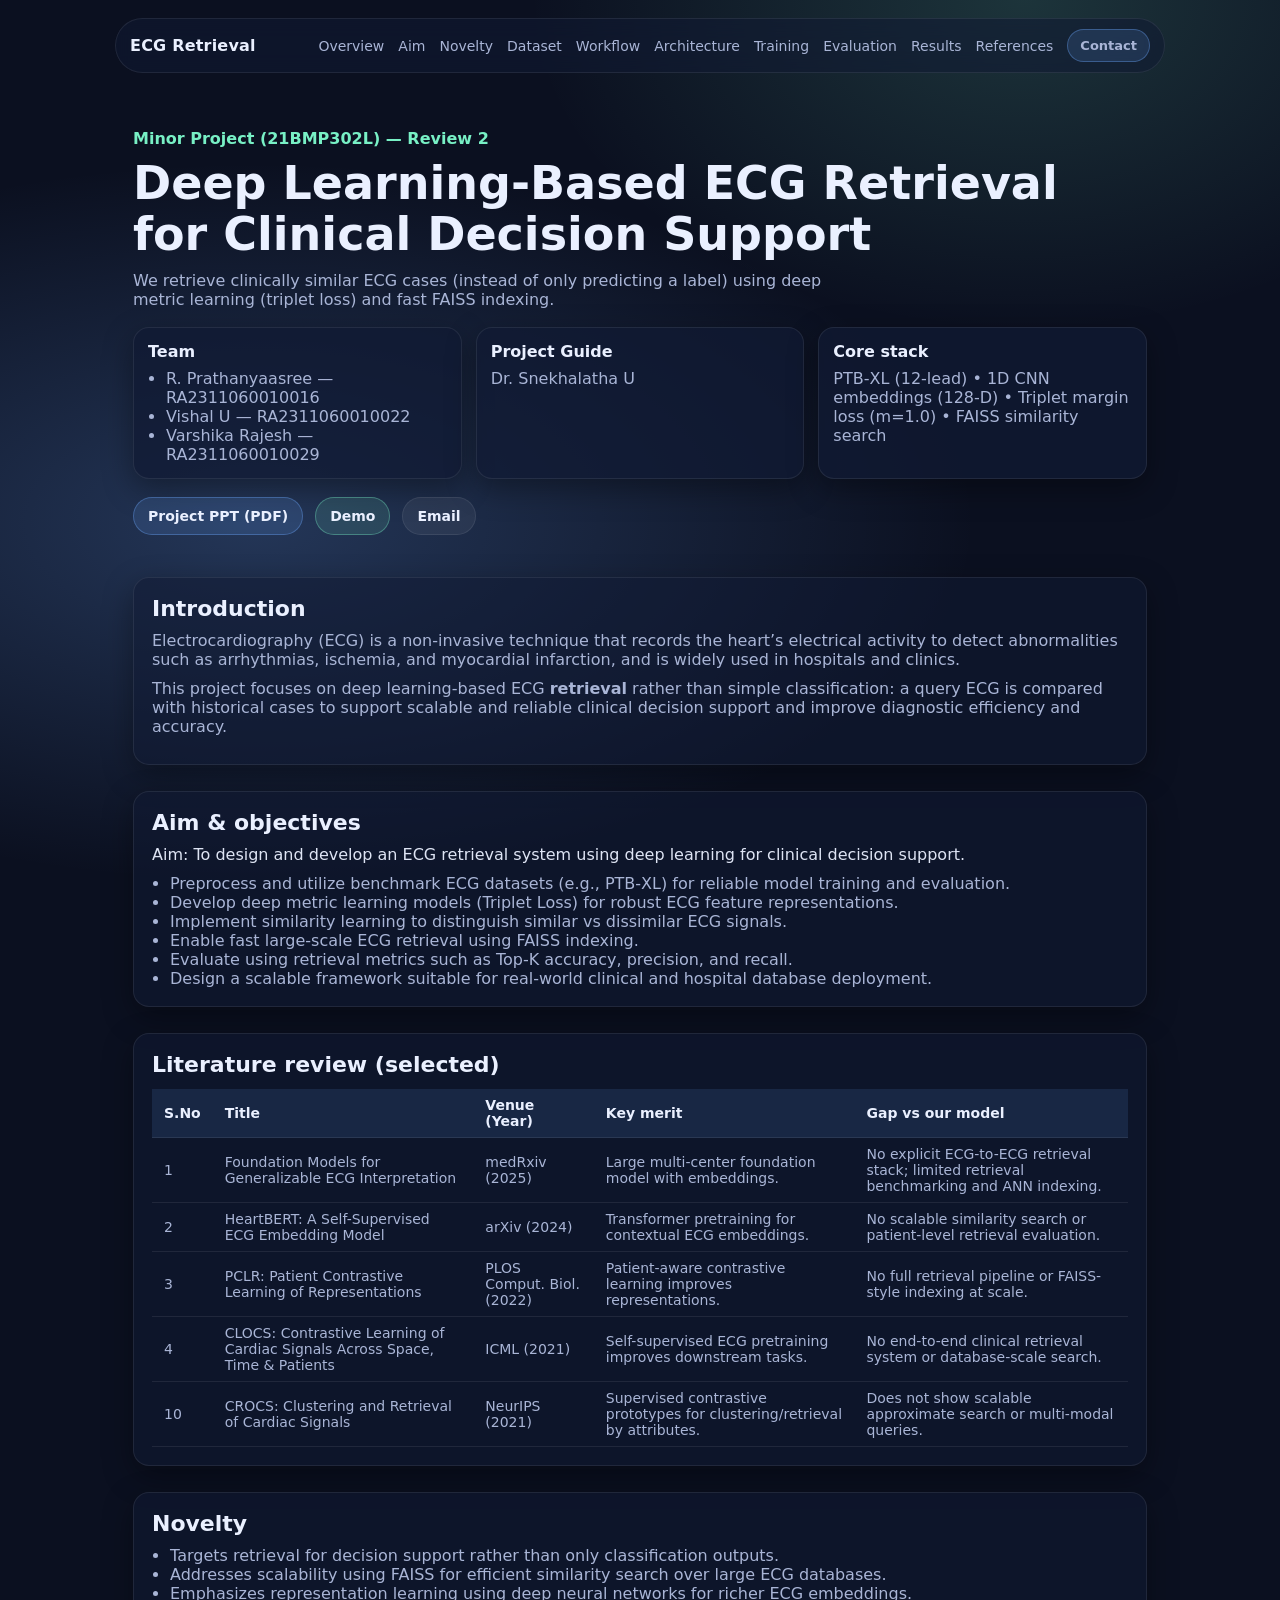
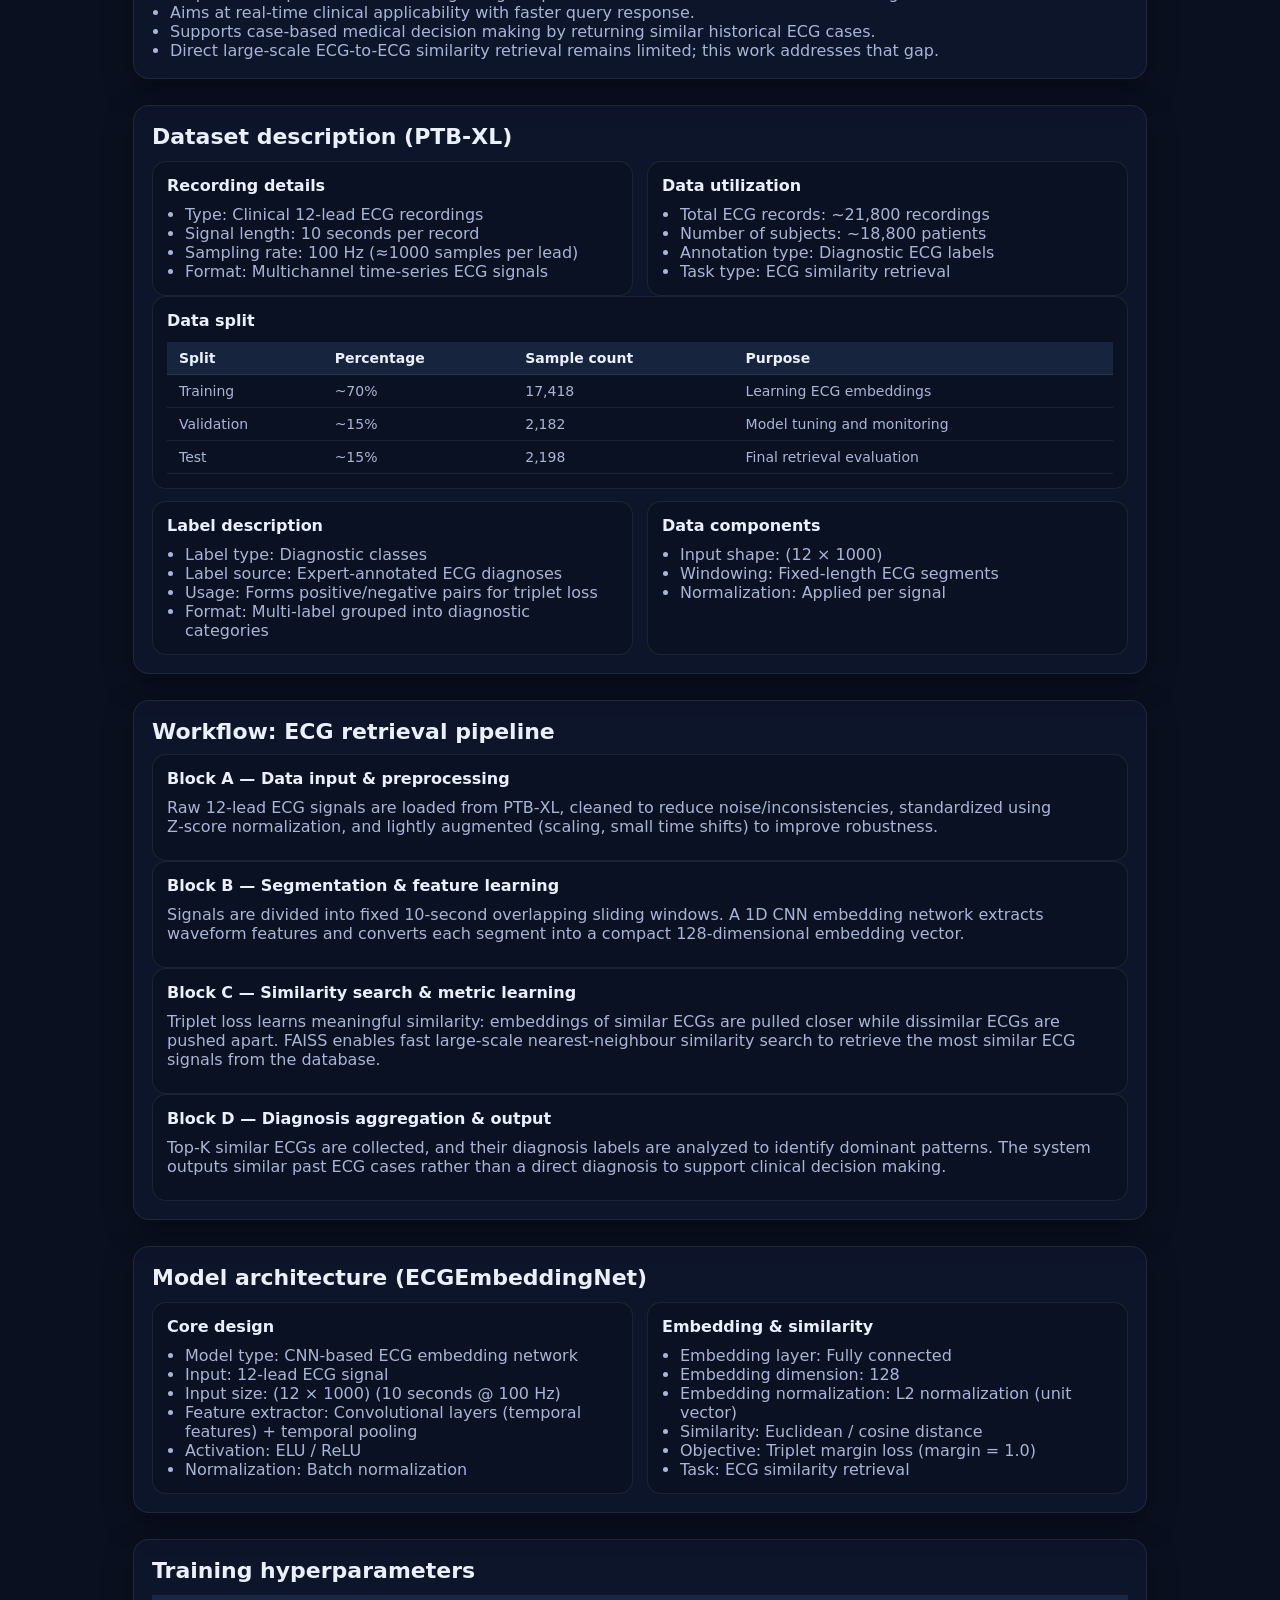
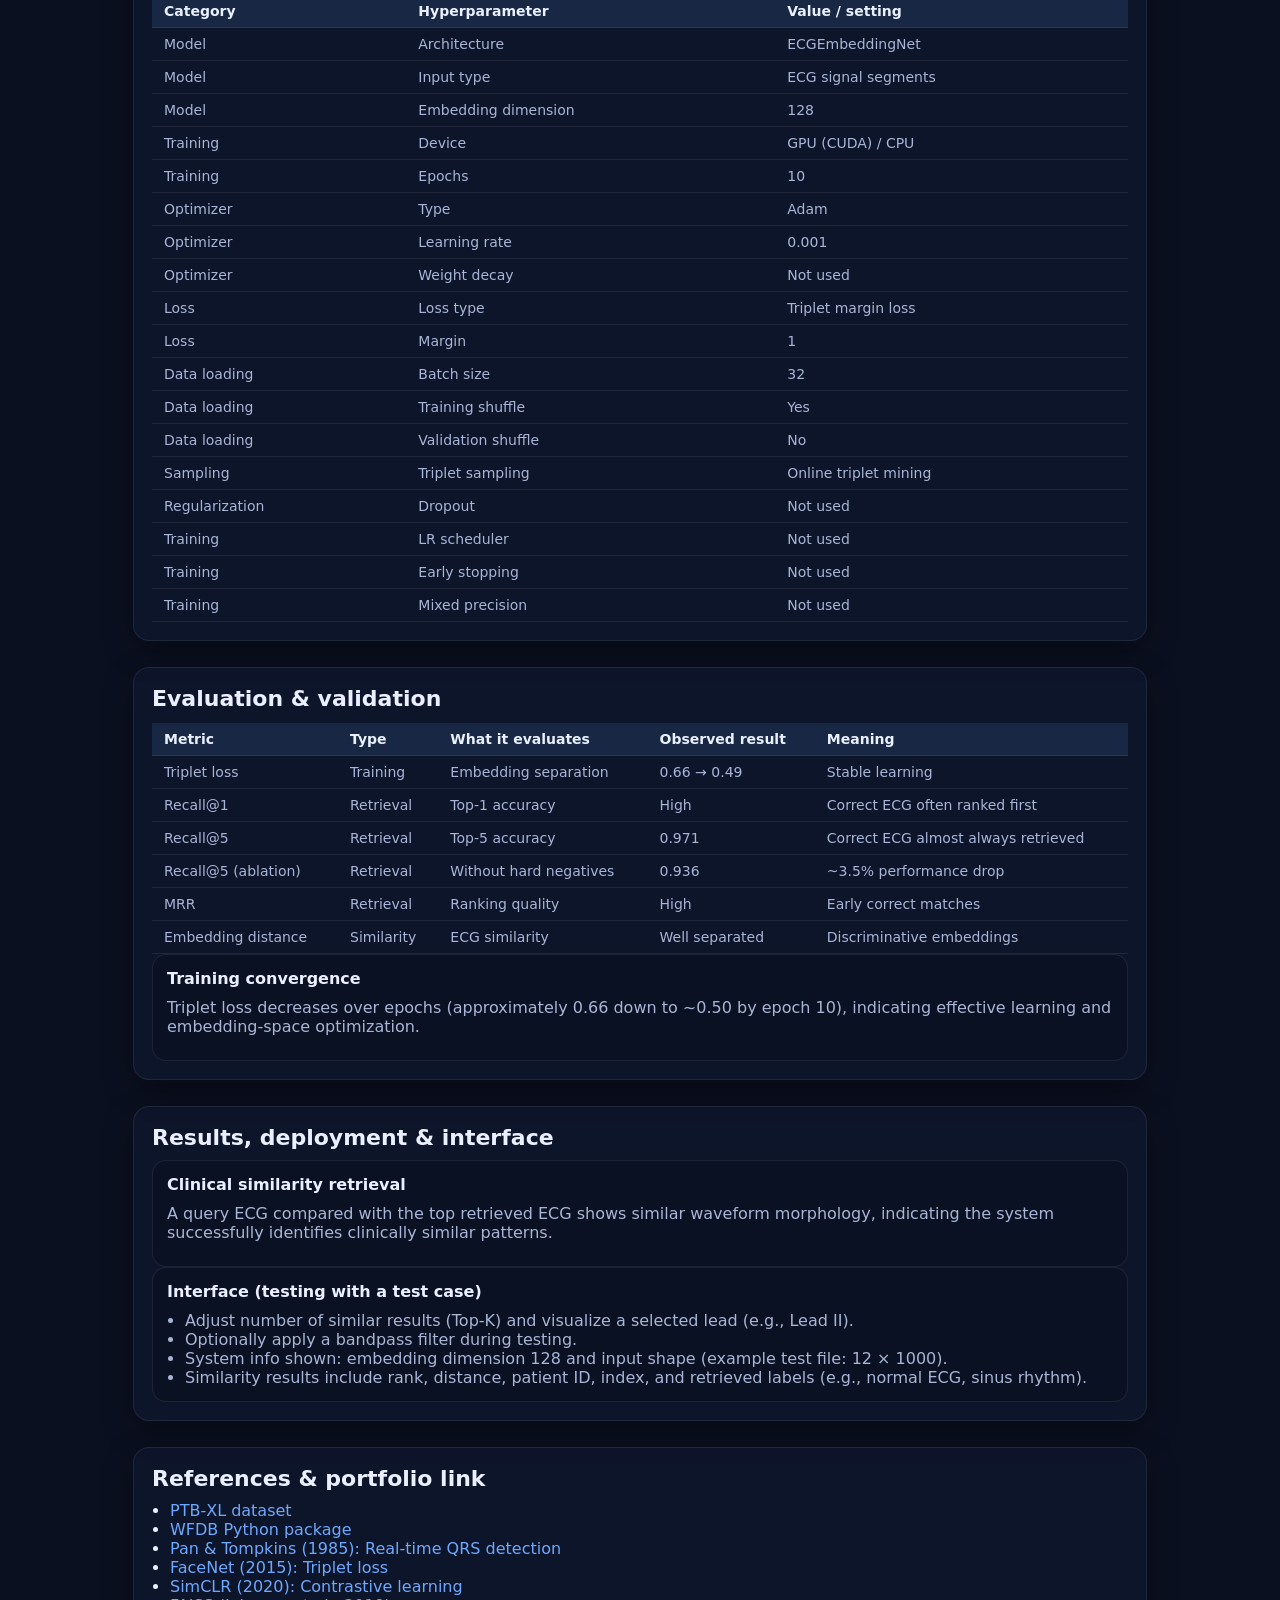
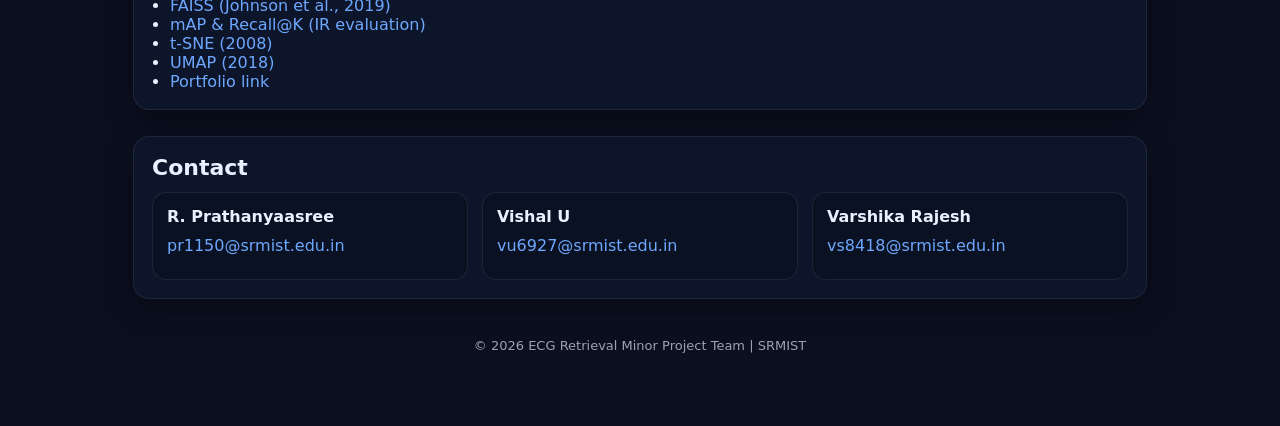
==== commit 662281df: "Update sampling rate from 500 Hz to 100 Hz and samples per lead from 5000 to 1000" ====
--- a/ecg-retrieval-portfolio/index.html
+++ b/ecg-retrieval-portfolio/index.html
@@ -163,7 +163,7 @@
           <ul class="bullets">
             <li>Type: Clinical 12‑lead ECG recordings</li>
             <li>Signal length: 10 seconds per record</li>
-            <li>Sampling rate: 500 Hz (≈5000 samples per lead)</li>
+            <li>Sampling rate: 100 Hz (≈1000 samples per lead)</li>
             <li>Format: Multichannel time-series ECG signals</li>
           </ul>
         </div>
@@ -206,7 +206,7 @@
         <div class="panel">
           <h3>Data components</h3>
           <ul class="bullets">
-            <li>Input shape: (12 × 5000)</li>
+            <li>Input shape: (12 × 1000)</li>
             <li>Windowing: Fixed-length ECG segments</li>
             <li>Normalization: Applied per signal</li>
           </ul>
@@ -259,7 +259,7 @@
           <ul class="bullets">
             <li>Model type: CNN-based ECG embedding network</li>
             <li>Input: 12‑lead ECG signal</li>
-            <li>Input size: (12 × 5000) (10 seconds @ 500 Hz)</li>
+            <li>Input size: (12 × 1000) (10 seconds @ 100 Hz)</li>
             <li>Feature extractor: Convolutional layers (temporal features) + temporal pooling</li>
             <li>Activation: ELU / ReLU</li>
             <li>Normalization: Batch normalization</li>
@@ -434,3 +434,4 @@
   </main>
 </body>
 </html>
+
--- a/ecg-retrieval-portfolio/style.css
+++ b/ecg-retrieval-portfolio/style.css
@@ -10,21 +10,36 @@
   --radius: 16px;
 }
 
-*{ box-sizing:border-box; }
-html{ scroll-behavior:smooth; }
+*{
+  box-sizing:border-box;
+}
+
+html{
+  scroll-behavior:smooth;
+}
+
 body{
   margin:0;
   font-family: system-ui, -apple-system, Segoe UI, Roboto, Arial, sans-serif;
-  background: radial-gradient(1200px 600px at 20% 10%, rgba(110,168,254,.25), transparent 60%),
-              radial-gradient(900px 600px at 80% 0%, rgba(120,240,197,.16), transparent 55%),
-              var(--bg);
+  background:
+    radial-gradient(1200px 600px at 20% 10%, rgba(110,168,254,.25), transparent 60%),
+    radial-gradient(900px 600px at 80% 0%, rgba(120,240,197,.16), transparent 55%),
+    var(--bg);
   color:var(--text);
 }
 
-a{ color:var(--brand); text-decoration:none; }
-a:hover{ text-decoration:underline; }
-
-.header{ padding: 18px 18px 0; }
+a{
+  color:var(--brand);
+  text-decoration:none;
+}
+a:hover{
+  text-decoration:underline;
+}
+
+.header{
+  padding: 18px 18px 0;
+}
+
 .nav{
   max-width: 1050px;
   margin: 0 auto;
@@ -38,19 +53,51 @@
   border-radius: 999px;
   backdrop-filter: blur(10px);
 }
-.brand{ font-weight:700; letter-spacing:.2px; color:var(--text); }
-.nav-links{ display:flex; gap:14px; flex-wrap:wrap; align-items:center; }
-.nav-links a{ color:var(--muted); }
-.nav-links a:hover{ color:var(--text); text-decoration:none; }
+
+.brand{
+  font-weight:700;
+  letter-spacing:.2px;
+  color:var(--text);
+}
+
+.nav-links{
+  display:flex;
+  gap:14px;
+  flex-wrap:wrap;
+  align-items:center;
+}
+.nav-links a{
+  color:var(--muted);
+  font-size: 14px;
+}
+.nav-links a:hover{
+  color:var(--text);
+  text-decoration:none;
+}
 
 .hero{
   max-width: 1050px;
   margin: 18px auto 0;
   padding: 38px 18px 10px;
 }
-.kicker{ color: var(--brand2); margin:0 0 10px; font-weight:600; }
-h1{ margin:0; font-size: clamp(30px, 4vw, 46px); line-height:1.1; }
-.sub{ color:var(--muted); margin: 12px 0 18px; max-width: 70ch; }
+
+.kicker{
+  color: var(--brand2);
+  margin:0 0 10px;
+  font-weight:600;
+}
+
+h1{
+  margin:0;
+  font-size: clamp(30px, 4vw, 46px);
+  line-height:1.1;
+}
+
+.sub{
+  color:var(--muted);
+  margin: 12px 0 18px;
+  max-width: 70ch;
+}
 
 .cards{
   display:grid;
@@ -58,6 +105,7 @@
   gap:14px;
   margin: 18px 0;
 }
+
 .card{
   background: rgba(17,26,51,.75);
   border: 1px solid var(--border);
@@ -65,11 +113,30 @@
   padding: 14px 14px;
   box-shadow: var(--shadow);
 }
-.card h3{ margin:0 0 8px; font-size: 16px; }
-.card p{ margin:0; color:var(--muted); }
-.card ul{ margin:0; padding-left:18px; color:var(--muted); }
-
-.cta-row{ display:flex; gap:12px; flex-wrap:wrap; margin: 10px 0 6px; }
+
+.card h3{
+  margin:0 0 8px;
+  font-size: 16px;
+}
+
+.card p{
+  margin:0;
+  color:var(--muted);
+}
+
+.card ul{
+  margin:0;
+  padding-left:18px;
+  color:var(--muted);
+}
+
+.cta-row{
+  display:flex;
+  gap:12px;
+  flex-wrap:wrap;
+  margin: 10px 0 6px;
+}
+
 .btn{
   display:inline-block;
   padding: 10px 14px;
@@ -79,24 +146,34 @@
   color: var(--text);
   text-decoration:none;
   font-weight:600;
-}
-.btn:hover{ text-decoration:none; background: rgba(110,168,254,.22); }
+  font-size: 14px;
+}
+.btn:hover{
+  text-decoration:none;
+  background: rgba(110,168,254,.22);
+}
 .btn.secondary{
   border-color: rgba(120,240,197,.35);
   background: rgba(120,240,197,.12);
 }
-.btn.secondary:hover{ background: rgba(120,240,197,.18); }
+.btn.secondary:hover{
+  background: rgba(120,240,197,.18);
+}
 .btn.ghost{
   border-color: var(--border);
   background: rgba(255,255,255,.06);
 }
-.btn.small{ padding: 8px 12px; font-size: 14px; }
+.btn.small{
+  padding: 8px 12px;
+  font-size: 13px;
+}
 
 .container{
   max-width:1050px;
   margin: 0 auto;
   padding: 0 18px 60px;
 }
+
 .section{
   margin-top: 26px;
   padding: 18px;
@@ -105,9 +182,21 @@
   border-radius: var(--radius);
   box-shadow: var(--shadow);
 }
-.section h2{ margin:0 0 10px; font-size: 22px; }
-.section p{ margin: 10px 0; color: var(--muted); }
-.section .lead{ color: var(--text); opacity:.95; }
+
+.section h2{
+  margin:0 0 10px;
+  font-size: 22px;
+}
+
+.section p{
+  margin: 10px 0;
+  color: var(--muted);
+}
+
+.section .lead{
+  color: var(--text);
+  opacity:.95;
+}
 
 .grid-2{
   display:grid;
@@ -115,27 +204,89 @@
   gap: 14px;
   margin-top: 12px;
 }
+
+.grid-3{
+  display:grid;
+  grid-template-columns: repeat(3, minmax(0,1fr));
+  gap: 14px;
+  margin-top: 12px;
+}
+
 .panel{
   padding: 14px;
   background: rgba(0,0,0,.18);
   border: 1px solid var(--border);
   border-radius: 14px;
 }
-.panel h3{ margin:0 0 8px; font-size: 16px; }
-.bullets{ margin: 10px 0 0; padding-left: 18px; color: var(--muted); }
-.steps{ margin: 10px 0 0; padding-left: 18px; color: var(--muted); }
-.links{ margin: 10px 0 0; padding-left: 18px; }
-
-.note{ color: rgba(233,240,255,.75); font-size: 14px; margin-top: 10px; }
+
+.panel h3{
+  margin:0 0 8px;
+  font-size: 16px;
+}
+
+.bullets{
+  margin: 10px 0 0;
+  padding-left: 18px;
+  color: var(--muted);
+}
+
+.steps{
+  margin: 10px 0 0;
+  padding-left: 18px;
+  color: var(--muted);
+}
+
+.links{
+  margin: 10px 0 0;
+  padding-left: 18px;
+}
+
+.lit-table,
+.timeline-table{
+  width: 100%;
+  border-collapse: collapse;
+  margin-top: 12px;
+  font-size: 14px;
+}
+
+.lit-table th,
+.timeline-table th{
+  text-align: left;
+  padding: 8px 12px;
+  background: rgba(110,168,254,.12);
+  border-bottom: 1px solid var(--border);
+}
+
+.lit-table td,
+.timeline-table td{
+  padding: 8px 12px;
+  border-bottom: 1px solid var(--border);
+  color: var(--muted);
+}
+
+.lit-table tr:hover{
+  background: rgba(110,168,254,.08);
+}
 
 .footer{
   text-align:center;
   color: rgba(233,240,255,.65);
   padding: 26px 0 0;
-}
-
+  font-size: 13px;
+}
+
+/* Responsive tweaks */
 @media (max-width: 900px){
-  .cards{ grid-template-columns: 1fr; }
-  .grid-2{ grid-template-columns: 1fr; }
-  .nav{ border-radius: 18px; }
-}
+  .cards{
+    grid-template-columns: 1fr;
+  }
+  .grid-2{
+    grid-template-columns: 1fr;
+  }
+  .grid-3{
+    grid-template-columns: 1fr;
+  }
+  .nav{
+    border-radius: 18px;
+  }
+}
